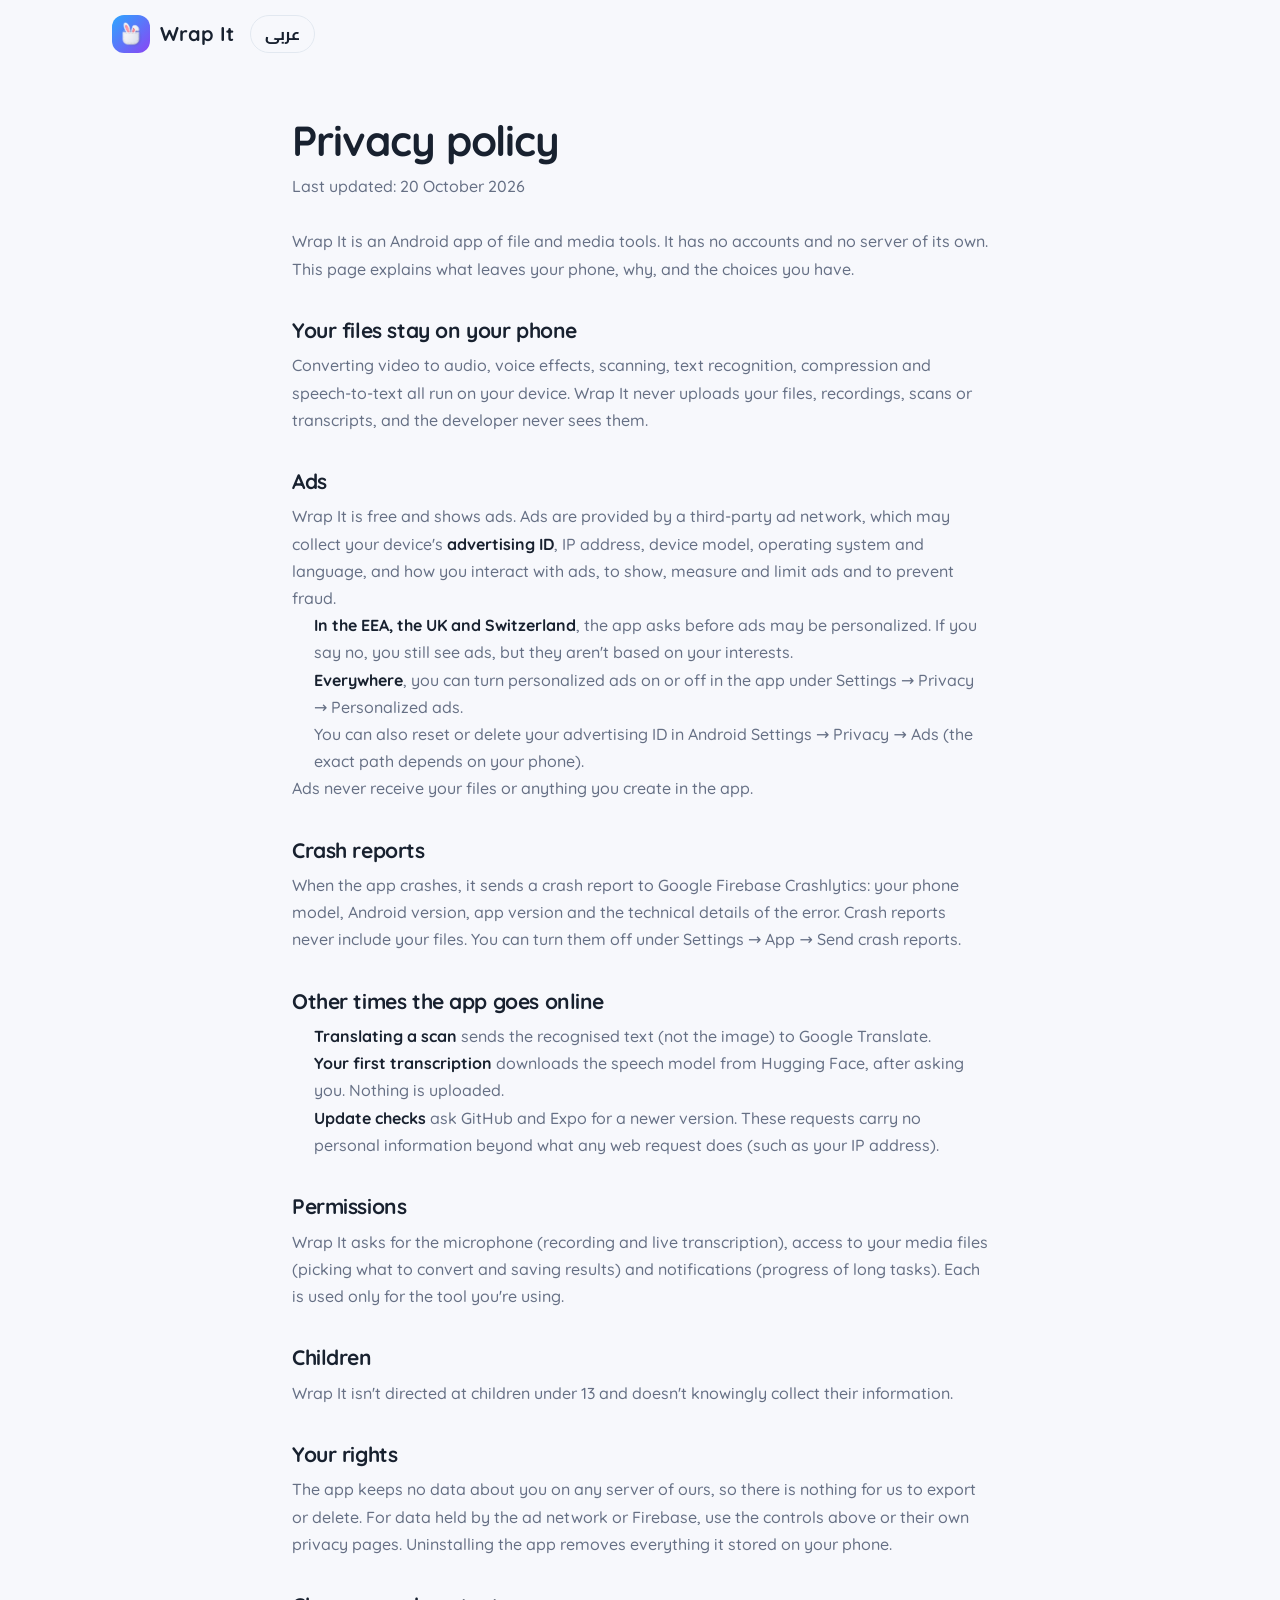
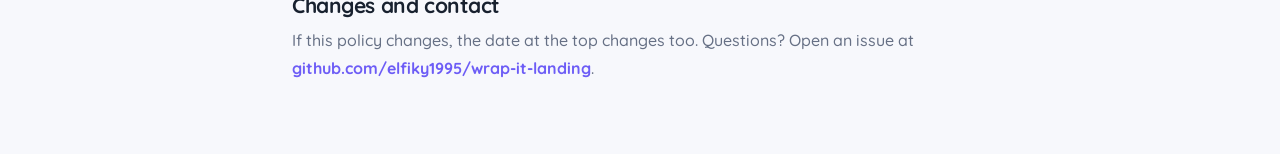
==== privacy.html @ 225be456 "add privacy screen." ====
<!doctype html>
<html lang="en" dir="ltr">
  <head>
    <meta charset="utf-8" />
    <meta name="viewport" content="width=device-width, initial-scale=1" />
    <title>Privacy policy - Wrap It</title>
    <meta
      name="description"
      content="What the Wrap It Android app collects, what stays on your phone, and the choices you have about ads and crash reports."
    />
    <meta name="theme-color" content="#F7F8FC" />
    <link rel="icon" type="image/png" href="assets/favicon.png" />

    <script>
      // Same saved theme and language as the home page, applied before first paint.
      (function () {
        var root = document.documentElement;
        var theme, lang;
        try {
          theme = localStorage.getItem("wrap-it-theme");
          lang = localStorage.getItem("wrap-it-lang");
        } catch (e) {}
        if (!theme) {
          theme = window.matchMedia("(prefers-color-scheme: dark)").matches
            ? "dark"
            : "light";
        }
        if (!lang) {
          lang =
            (navigator.language || "en").toLowerCase().indexOf("ar") === 0
              ? "ar"
              : "en";
        }
        root.dataset.theme = theme;
        root.lang = lang;
        root.dir = lang === "ar" ? "rtl" : "ltr";
      })();
    </script>

    <link rel="preconnect" href="https://fonts.googleapis.com" />
    <link rel="preconnect" href="https://fonts.gstatic.com" crossorigin />
    <link
      href="https://fonts.googleapis.com/css2?family=Cairo:wght@500;600;700;800&family=Quicksand:wght@500;600;700&display=swap"
      rel="stylesheet"
    />
    <link rel="stylesheet" href="styles.css" />
    <style>
      .policy {
        max-width: 760px;
        padding-block: 48px 72px;
      }
      .policy h1 {
        font-size: clamp(30px, 5vw, 42px);
        line-height: 1.15;
        margin: 0 0 8px;
      }
      .policy h2 {
        font-size: 21px;
        margin: 36px 0 10px;
      }
      .policy p,
      .policy li {
        color: var(--ink-muted);
        line-height: 1.7;
      }
      .policy ul {
        padding-inline-start: 22px;
      }
      .policy strong {
        color: var(--ink);
      }
      .policy a {
        color: var(--accent);
        font-weight: 700;
      }
      .policy__date {
        color: var(--ink-soft);
        margin: 0 0 28px;
      }
      .policy__lang-switch {
        background: none;
        border: 1px solid var(--border, currentColor);
        border-radius: 999px;
        color: var(--ink);
        cursor: pointer;
        font: inherit;
        font-weight: 700;
        padding: 6px 14px;
      }
      :root[lang="ar"] .policy [data-lang="en"],
      :root:not([lang="ar"]) .policy [data-lang="ar"] {
        display: none;
      }
    </style>
  </head>

  <body>
    <header class="nav">
      <div class="nav__inner container">
        <a class="brand" href="/" aria-label="Wrap It">
          <img src="assets/logo.png" alt="" width="431" height="466" />
          <span>Wrap It</span>
        </a>
        <button class="policy__lang-switch" id="lang-toggle" type="button"></button>
      </div>
    </header>

    <main class="policy container" id="main">
      <!-- English -->
      <article data-lang="en" lang="en" dir="ltr">
        <h1>Privacy policy</h1>
        <p class="policy__date">Last updated: 20 October 2026</p>

        <p>
          Wrap It is an Android app of file and media tools. It has no accounts and no server of
          its own. This page explains what leaves your phone, why, and the choices you have.
        </p>

        <h2>Your files stay on your phone</h2>
        <p>
          Converting video to audio, voice effects, scanning, text recognition, compression and
          speech-to-text all run on your device. Wrap It never uploads your files, recordings,
          scans or transcripts, and the developer never sees them.
        </p>

        <h2>Ads</h2>
        <p>
          Wrap It is free and shows ads. Ads are provided by a third-party ad network, which may
          collect your device's <strong>advertising ID</strong>, IP address, device model,
          operating system and language, and how you interact with ads, to show, measure and
          limit ads and to prevent fraud.
        </p>
        <ul>
          <li>
            <strong>In the EEA, the UK and Switzerland</strong>, the app asks before ads may be
            personalized. If you say no, you still see ads, but they aren't based on your
            interests.
          </li>
          <li>
            <strong>Everywhere</strong>, you can turn personalized ads on or off in the app under
            Settings → Privacy → Personalized ads.
          </li>
          <li>
            You can also reset or delete your advertising ID in Android Settings → Privacy → Ads
            (the exact path depends on your phone).
          </li>
        </ul>
        <p>Ads never receive your files or anything you create in the app.</p>

        <h2>Crash reports</h2>
        <p>
          When the app crashes, it sends a crash report to Google Firebase Crashlytics: your phone
          model, Android version, app version and the technical details of the error. Crash
          reports never include your files. You can turn them off under Settings → App → Send
          crash reports.
        </p>

        <h2>Other times the app goes online</h2>
        <ul>
          <li>
            <strong>Translating a scan</strong> sends the recognised text (not the image) to
            Google Translate.
          </li>
          <li>
            <strong>Your first transcription</strong> downloads the speech model from Hugging
            Face, after asking you. Nothing is uploaded.
          </li>
          <li>
            <strong>Update checks</strong> ask GitHub and Expo for a newer version. These requests
            carry no personal information beyond what any web request does (such as your IP
            address).
          </li>
        </ul>

        <h2>Permissions</h2>
        <p>
          Wrap It asks for the microphone (recording and live transcription), access to your
          media files (picking what to convert and saving results) and notifications (progress
          of long tasks). Each is used only for the tool you're using.
        </p>

        <h2>Children</h2>
        <p>
          Wrap It isn't directed at children under 13 and doesn't knowingly collect their
          information.
        </p>

        <h2>Your rights</h2>
        <p>
          The app keeps no data about you on any server of ours, so there is nothing for us to
          export or delete. For data held by the ad network or Firebase, use the controls above
          or their own privacy pages. Uninstalling the app removes everything it stored on your
          phone.
        </p>

        <h2>Changes and contact</h2>
        <p>
          If this policy changes, the date at the top changes too. Questions? Open an issue at
          <a href="https://github.com/elfiky1995/wrap-it-landing/issues"
            >github.com/elfiky1995/wrap-it-landing</a
          >.
        </p>
      </article>

      <!-- العربية -->
      <article data-lang="ar" lang="ar" dir="rtl">
        <h1>سياسة الخصوصية</h1>
        <p class="policy__date">آخر تحديث: 20 أكتوبر 2026</p>

        <p>
          Wrap It تطبيق أندرويد لأدوات الملفات والوسائط، بلا حسابات وبلا خادم خاص به. توضح هذه
          الصفحة ما الذي يخرج من هاتفك ولماذا، والخيارات المتاحة لك.
        </p>

        <h2>ملفاتك تبقى على هاتفك</h2>
        <p>
          تحويل الفيديو إلى صوت، وتغيير الصوت، والمسح الضوئي، والتعرف على النصوص، والضغط،
          وتفريغ الكلام إلى نص، كلها تتم على جهازك. لا يرفع Wrap It ملفاتك أو تسجيلاتك أو مسوحاتك
          أو نصوصك أبدًا، ولا يراها المطوّر.
        </p>

        <h2>الإعلانات</h2>
        <p>
          Wrap It مجاني ويعرض إعلانات. تقدّم الإعلانات شبكة إعلانية خارجية قد تجمع
          <strong>المعرّف الإعلاني</strong> لجهازك، وعنوان IP، وطراز الجهاز، ونظام التشغيل واللغة،
          وتفاعلك مع الإعلانات، وذلك لعرض الإعلانات وقياسها وتحديد عدد مرات ظهورها ومنع الاحتيال.
        </p>
        <ul>
          <li>
            <strong>في المنطقة الاقتصادية الأوروبية والمملكة المتحدة وسويسرا</strong> يسألك التطبيق
            قبل تخصيص الإعلانات. إن رفضت ستظهر لك الإعلانات أيضًا، لكنها لن تعتمد على اهتماماتك.
          </li>
          <li>
            <strong>في كل مكان</strong> يمكنك تشغيل الإعلانات المخصّصة أو إيقافها من التطبيق:
            الإعدادات ← الخصوصية ← الإعلانات المخصّصة.
          </li>
          <li>
            ويمكنك أيضًا إعادة ضبط المعرّف الإعلاني أو حذفه من إعدادات أندرويد ← الخصوصية ←
            الإعلانات (يختلف المسار حسب الهاتف).
          </li>
        </ul>
        <p>لا تصل الإعلانات أبدًا إلى ملفاتك أو أي شيء تنشئه في التطبيق.</p>

        <h2>تقارير الأعطال</h2>
        <p>
          عند حدوث عطل، يرسل التطبيق تقريرًا إلى Google Firebase Crashlytics يتضمن طراز هاتفك
          وإصدار أندرويد وإصدار التطبيق والتفاصيل التقنية للخطأ، ولا يتضمن ملفاتك أبدًا. يمكنك
          إيقافها من الإعدادات ← التطبيق ← إرسال تقارير الأعطال.
        </p>

        <h2>متى يتصل التطبيق بالإنترنت أيضًا</h2>
        <ul>
          <li>
            <strong>ترجمة المسح</strong> ترسل النص المستخرج (وليس الصورة) إلى ترجمة Google.
          </li>
          <li>
            <strong>أول تفريغ صوتي</strong> ينزّل نموذج الكلام من Hugging Face بعد أن يسألك، ولا
            يرفع أي شيء.
          </li>
          <li>
            <strong>البحث عن تحديثات</strong> يسأل GitHub وExpo عن إصدار أحدث، ولا يحمل أي معلومات
            شخصية غير ما يحمله أي طلب على الإنترنت (مثل عنوان IP).
          </li>
        </ul>

        <h2>الأذونات</h2>
        <p>
          يطلب Wrap It إذن الميكروفون (للتسجيل والتفريغ المباشر)، والوصول إلى ملفات الوسائط
          (لاختيار ما تريد تحويله وحفظ النتائج)، والإشعارات (لمتابعة المهام الطويلة). ويُستخدم كل
          إذن فقط للأداة التي تستعملها.
        </p>

        <h2>الأطفال</h2>
        <p>Wrap It غير موجّه للأطفال دون 13 عامًا، ولا يجمع بياناتهم عن قصد.</p>

        <h2>حقوقك</h2>
        <p>
          لا يحتفظ التطبيق بأي بيانات عنك على خادم خاص بنا، فلا يوجد ما نصدّره أو نحذفه. أما
          البيانات لدى الشبكة الإعلانية أو Firebase فاستخدم الخيارات أعلاه أو صفحات الخصوصية
          الخاصة بها. وحذف التطبيق يزيل كل ما حفظه على هاتفك.
        </p>

        <h2>التغييرات والتواصل</h2>
        <p>
          إذا تغيّرت هذه السياسة سيتغيّر التاريخ في أعلاها. لأي سؤال افتح مشكلة على
          <a href="https://github.com/elfiky1995/wrap-it-landing/issues" dir="ltr"
            >github.com/elfiky1995/wrap-it-landing</a
          >.
        </p>
      </article>
    </main>

    <script>
      (function () {
        var root = document.documentElement;
        var toggle = document.getElementById("lang-toggle");
        function apply(lang) {
          root.lang = lang;
          root.dir = lang === "ar" ? "rtl" : "ltr";
          toggle.textContent = lang === "ar" ? "English" : "عربى";
          document.title = lang === "ar" ? "سياسة الخصوصية - Wrap It" : "Privacy policy - Wrap It";
        }
        apply(root.lang === "ar" ? "ar" : "en");
        toggle.addEventListener("click", function () {
          var next = root.lang === "ar" ? "en" : "ar";
          apply(next);
          try {
            localStorage.setItem("wrap-it-lang", next);
          } catch (e) {}
        });
      })();
    </script>
  </body>
</html>
---- styles.css ----
/*
 * Wrap It landing page.
 * Tokens mirror src/theme (colors.ts, palettes.ts, radius.ts, shadows.ts) so the
 * page and the app read as one product. Change a value there → change it here.
 */

:root {
  /* colors.ts - lightColors */
  --background: #f7f8fc;
  --surface: #ffffff;
  --ink: #18212f;
  --ink-muted: #667085;
  --ink-soft: #98a2b3;
  --border: #e2e8f0;
  --accent: #6d5df6;
  --success: #16a34a;
  --success-soft: #ddf8ee;

  /* palettes.ts */
  --brand-1: #2ca7ff;
  --brand-2: #8a45f4;
  --tinted-1: #f4f1ff; /* quickActionsEmptyPalette.gradient */
  --tinted-2: #eaf3ff;
  --stitch: #dad4ff; /* quickActionsEmptyPalette.border */
  --stitch-title: #3b1ca8;
  --stitch-body: #6a63a8;

  /* radius.ts */
  --r-sm: 12px;
  --r-md: 16px;
  --r-lg: 22px;
  --r-xl: 28px;

  /* shadows.ts */
  --shadow-card: 0 12px 24px rgba(15, 23, 42, 0.08);
  --shadow-soft: 0 8px 16px rgba(15, 23, 42, 0.06);

  --nav-bg: rgba(247, 248, 252, 0.82);
  --font: "Quicksand", "Cairo", system-ui, sans-serif;
  --display-weight: 700;
  color-scheme: light;
}

:root[data-theme="dark"] {
  /* colors.ts - darkColors */
  --background: #0b1019;
  --surface: #181f2b;
  --ink: #f1f5f9;
  --ink-muted: #a0aec0;
  --ink-soft: #7c8ba0;
  --border: #334155;
  --accent: #8b7cf6;
  --success: #4ade80;
  --success-soft: #173b31;

  --tinted-1: #232045;
  --tinted-2: #1b2740;
  --stitch: #3d3a6b;
  --stitch-title: #c4b5fd;
  --stitch-body: #a9a2d4;

  --shadow-card: 0 12px 24px rgba(2, 6, 23, 0.4);
  --shadow-soft: 0 8px 16px rgba(2, 6, 23, 0.3);
  --nav-bg: rgba(11, 16, 25, 0.82);
  color-scheme: dark;
}

/* Arabic uses Cairo, slightly scaled down, as in typography.ts (ARABIC_FONT_SCALE). */
:root[lang="ar"] {
  --font: "Cairo", "Quicksand", system-ui, sans-serif;
  --display-weight: 800;
  font-size: 92%;
}

*,
*::before,
*::after {
  box-sizing: border-box;
}

html {
  scroll-behavior: smooth;
  scroll-padding-top: 88px;
  -webkit-text-size-adjust: 100%;
}

body {
  margin: 0;
  background: var(--background);
  color: var(--ink);
  font-family: var(--font);
  font-size: 1rem;
  font-weight: 500;
  line-height: 1.5;
  -webkit-font-smoothing: antialiased;
  overflow-x: hidden;
}

h1,
h2,
h3,
p,
ul,
ol {
  margin: 0;
}

ul,
ol {
  padding: 0;
  list-style: none;
}

img {
  display: block;
  max-width: 100%;
  height: auto;
}

a {
  color: inherit;
  text-decoration: none;
}

button {
  font: inherit;
  color: inherit;
}

:focus-visible {
  outline: 3px solid var(--accent);
  outline-offset: 3px;
  border-radius: 6px;
}

.container {
  width: 100%;
  max-width: 1120px;
  margin-inline: auto;
  padding-inline: 20px;
}

.skip-link {
  position: absolute;
  inset-inline-start: 16px;
  top: -64px;
  z-index: 100;
  padding: 10px 16px;
  border-radius: var(--r-sm);
  background: var(--ink);
  color: var(--background);
  font-weight: 700;
}

.skip-link:focus {
  top: 12px;
}

.grad {
  background: linear-gradient(100deg, var(--brand-1), var(--brand-2));
  -webkit-background-clip: text;
  background-clip: text;
  color: transparent;
}

/* ───────── Nav ───────── */

.nav {
  position: sticky;
  top: 0;
  z-index: 50;
  background: var(--nav-bg);
  -webkit-backdrop-filter: blur(14px);
  backdrop-filter: blur(14px);
  border-bottom: 1px solid transparent;
  transition: border-color 0.2s;
}

.nav.is-stuck {
  border-bottom-color: var(--border);
}

.nav__inner {
  display: flex;
  align-items: center;
  gap: 16px;
  min-height: 68px;
}

.brand {
  display: inline-flex;
  align-items: center;
  gap: 10px;
  font-size: 1.25rem;
  font-weight: 700;
  white-space: nowrap;
}

/* Phones keep the sticky Download button; the wordmark gives way to make room. */
@media (max-width: 419px) {
  .nav .brand span,
  .nav .btn__icon {
    display: none;
  }
}

/* The mark is white, so it sits on a brand-gradient tile to stay visible in light mode. */
.brand img {
  width: 38px;
  height: 38px;
  padding: 6px;
  border-radius: var(--r-sm);
  background: linear-gradient(135deg, var(--brand-1), var(--brand-2));
  object-fit: contain;
}

.nav__links {
  display: none;
  gap: 28px;
  margin-inline: auto;
  color: var(--ink-muted);
  font-weight: 600;
}

.nav__links a {
  position: relative;
  padding-block: 6px;
  transition: color 0.2s;
}

.nav__links a:hover,
.nav__links a.is-active {
  color: var(--ink);
}

/* The section you are reading gets the brand gradient as an underline. */
.nav__links a::after {
  content: "";
  position: absolute;
  inset-inline: 0;
  bottom: 0;
  height: 3px;
  border-radius: 999px;
  background: linear-gradient(90deg, var(--brand-1), var(--brand-2));
  transform: scaleX(0);
  transition: transform 0.25s ease;
}

.nav__links a.is-active::after {
  transform: scaleX(1);
}

.nav__actions {
  display: flex;
  align-items: center;
  gap: 8px;
  margin-inline-start: auto;
}

/*
 * Language and theme switches — ports of the app's SwitchLang / SwitchTheme
 * (src/components/ui): a 70×38 pill with a 28px knob that slides 32px, while the
 * inactive glyph slides the other way. Sizes are in px so the Arabic root scale
 * doesn't shrink them, and the track stays left-to-right like the app's.
 */
.switch {
  position: relative;
  flex: none;
  width: 70px;
  height: 38px;
  padding: 0;
  border: 1px solid var(--border);
  border-radius: 999px;
  background: var(--surface);
  box-shadow: var(--shadow-card);
  overflow: hidden;
  cursor: pointer;
  direction: ltr;
  transition:
    transform 0.12s,
    background-color 0.3s;
}

.switch:active {
  transform: scale(0.95);
}

.switch__knob,
.switch__rest {
  position: absolute;
  top: 4px;
  left: 5px;
  display: grid;
  place-items: center;
  width: 28px;
  height: 28px;
  transition: transform 0.45s cubic-bezier(0.34, 1.4, 0.64, 1);
}

.switch__knob {
  z-index: 2;
  border-radius: 50%;
}

.switch__rest {
  transform: translateX(32px);
}

.switch--lang .switch__rest {
  color: var(--ink-muted);
  font-size: 12px;
  font-weight: 700;
  line-height: 16px;
  white-space: nowrap;
}

.switch img {
  width: 28px;
  height: 28px;
}

.code-ar {
  font-family: "Cairo", sans-serif;
}

.code-en {
  font-family: "Quicksand", sans-serif;
  letter-spacing: 0.8px;
}

/* The switch shows the language you would switch to, as in the app. */
.flag-uk,
.code-en,
:root[lang="ar"] .flag-eg,
:root[lang="ar"] .code-ar {
  display: none;
}

:root[lang="ar"] .flag-uk,
:root[lang="ar"] .code-en {
  display: block;
}

:root[lang="ar"] .switch--lang .switch__knob {
  transform: translateX(32px);
}

:root[lang="ar"] .switch--lang .switch__rest {
  transform: none;
}

.glyph {
  width: 22px;
  height: 22px;
  background: var(--ink-muted);
  -webkit-mask: var(--glyph) center / contain no-repeat;
  mask: var(--glyph) center / contain no-repeat;
}

.glyph--sun-on {
  --glyph: url(assets/icons/sun-highlighted.svg);
  background: #f59e0b; /* lightColors.warning */
}

.glyph--moon-on {
  --glyph: url(assets/icons/moon-highlighted.svg);
  background: #f1f5f9; /* darkColors.ink */
}

.glyph--moon-off {
  --glyph: url(assets/icons/moon.svg);
}

.glyph--sun-off {
  --glyph: url(assets/icons/sun.svg);
}

.glyph--moon-on,
.glyph--sun-off,
[data-theme="dark"] .glyph--sun-on,
[data-theme="dark"] .glyph--moon-off {
  display: none;
}

[data-theme="dark"] .glyph--moon-on,
[data-theme="dark"] .glyph--sun-off {
  display: block;
}

[data-theme="dark"] .switch--theme {
  background: #232c3b; /* darkColors.surfaceMuted */
}

[data-theme="dark"] .switch--theme .switch__knob {
  transform: translateX(32px) rotate(18deg);
}

[data-theme="dark"] .switch--theme .switch__rest {
  transform: rotate(-18deg);
}

/* ───────── Buttons ───────── */

.btn {
  display: inline-flex;
  align-items: center;
  justify-content: center;
  gap: 10px;
  min-height: 56px;
  padding: 0 26px;
  border-radius: var(--r-md);
  font-size: 1.0625rem;
  font-weight: 700;
  white-space: nowrap;
  transition:
    transform 0.15s,
    box-shadow 0.15s;
}

.btn:active {
  transform: scale(0.98);
}

.btn--sm {
  gap: 7px;
  min-height: 40px;
  padding: 0 14px;
  border-radius: var(--r-sm);
  font-size: 0.9375rem;
}

.btn--sm .btn__icon {
  width: 18px;
  height: 18px;
}

.btn--primary {
  background: linear-gradient(100deg, var(--brand-1), var(--brand-2));
  color: #fff;
  box-shadow: 0 10px 24px rgba(109, 93, 246, 0.32);
}

.btn--primary:hover {
  transform: translateY(-2px);
  box-shadow: 0 14px 30px rgba(109, 93, 246, 0.4);
}

.btn--ghost {
  border: 1px solid var(--border);
  background: var(--surface);
}

.btn--ghost:hover {
  border-color: var(--ink-soft);
}

.btn--light {
  background: #fff;
  color: #18212f;
  box-shadow: 0 10px 24px rgba(24, 33, 47, 0.2);
}

.btn--light:hover {
  transform: translateY(-2px);
}

.btn__icon {
  width: 22px;
  height: 22px;
  background: currentColor;
  -webkit-mask: url(assets/icons/android.svg) center / contain no-repeat;
  mask: url(assets/icons/android.svg) center / contain no-repeat;
}

/* ───────── Hero ───────── */

.hero {
  padding-block: 28px 56px;
}

.hero__inner {
  display: grid;
  gap: 8px;
  align-items: center;
}

.hero__art {
  position: relative;
  order: -1;
  width: min(68vw, 300px);
  margin-inline: auto;
}

.hero__art img {
  position: relative;
  animation: bob 6s ease-in-out infinite;
}

.hero__glow {
  position: absolute;
  inset: 8% -18% 0;
  border-radius: 50%;
  background: radial-gradient(
    closest-side,
    rgba(138, 69, 244, 0.26),
    rgba(44, 167, 255, 0.12) 60%,
    transparent
  );
  filter: blur(6px);
}

@keyframes bob {
  50% {
    transform: translateY(-10px);
  }
}

.pill {
  display: inline-flex;
  align-items: center;
  gap: 8px;
  padding: 6px 14px;
  border-radius: 999px;
  background: var(--success-soft);
  color: var(--success);
  font-size: 0.8125rem;
  font-weight: 700;
}

.pill__dot {
  width: 8px;
  height: 8px;
  border-radius: 50%;
  background: currentColor;
}

h1 {
  margin-top: 18px;
  font-size: clamp(2.75rem, 9.5vw, 4.75rem);
  font-weight: var(--display-weight);
  line-height: 1.04;
  letter-spacing: -0.025em;
}

h1 .grad {
  display: block;
  padding-bottom: 0.12em; /* keeps descenders inside the clipped gradient */
}

:root[lang="ar"] h1 {
  line-height: 1.3;
  letter-spacing: 0;
}

.lead {
  max-width: 34rem;
  margin-top: 16px;
  color: var(--ink-muted);
  font-size: 1.125rem;
  line-height: 1.6;
}

.hero__cta {
  display: flex;
  flex-wrap: wrap;
  gap: 12px;
  margin-top: 28px;
}

.hero__cta .btn {
  flex: 1 1 auto;
}

.meta {
  margin-top: 16px;
  color: var(--ink-soft);
  font-size: 0.875rem;
  font-weight: 600;
}

/* ───────── Sections ───────── */

.section {
  padding-block: 56px;
}

.section--tinted {
  background: linear-gradient(135deg, var(--tinted-1), var(--tinted-2));
}

.section__head {
  max-width: 40rem;
  margin-bottom: 32px;
}

h2 {
  font-size: clamp(1.875rem, 5vw, 2.75rem);
  font-weight: var(--display-weight);
  line-height: 1.12;
  letter-spacing: -0.02em;
}

:root[lang="ar"] h2 {
  line-height: 1.35;
  letter-spacing: 0;
}

.section__head p {
  margin-top: 12px;
  color: var(--ink-muted);
  font-size: 1.0625rem;
}

h3 {
  font-size: 1.1875rem;
  font-weight: 700;
  line-height: 1.3;
}

/* ───────── Tools ───────── */

.tools {
  display: grid;
  gap: 16px;
}

.tool {
  display: flex;
  flex-direction: column;
  padding: 22px;
  border: 1px solid var(--border);
  border-radius: var(--r-lg);
  background: var(--surface);
  box-shadow: var(--shadow-soft);
  transition:
    transform 0.2s,
    box-shadow 0.2s;
}

.tool:hover {
  transform: translateY(-4px);
  box-shadow: var(--shadow-card);
}

/* The home screen's Quick Action tile: tool gradient with a white glyph. */
.tool__tile {
  position: relative;
  flex: none;
  display: block;
  width: 56px;
  height: 56px;
  border-radius: var(--r-md);
  background: linear-gradient(135deg, var(--g1), var(--g2));
  box-shadow: 0 8px 16px color-mix(in srgb, var(--g2) 32%, transparent);
}

.tool__tile::after {
  content: "";
  position: absolute;
  inset: 15px;
  background: #fff;
  -webkit-mask: var(--icon) center / contain no-repeat;
  mask: var(--icon) center / contain no-repeat;
}

.tool h3 {
  margin-top: 18px;
}

.tool > p {
  margin-top: 6px;
  color: var(--ink-muted);
}

.tags {
  display: flex;
  flex-wrap: wrap;
  gap: 8px;
  margin-top: auto;
  padding-top: 18px;
}

.tags li {
  padding: 5px 11px;
  border-radius: 999px;
  background: var(--tint);
  font-size: 0.8125rem;
  font-weight: 700;
}

[data-theme="dark"] .tags li {
  background: var(--tint-d);
}

.soon {
  display: grid;
  gap: 12px;
  margin-top: 16px;
}

.soon li {
  display: flex;
  align-items: center;
  gap: 14px;
  padding: 14px 16px;
  border: 2px dashed var(--border);
  border-radius: var(--r-lg);
}

.soon .tool__tile {
  width: 44px;
  height: 44px;
  border-radius: var(--r-sm);
  box-shadow: none;
}

.soon .tool__tile::after {
  inset: 11px;
}

.soon h3 {
  font-size: 1.0625rem;
}

.soon p {
  color: var(--ink-muted);
  font-size: 0.9375rem;
}

.badge {
  flex: none;
  margin-inline-start: auto;
  padding: 5px 11px;
  border-radius: 999px;
  background: var(--border);
  color: var(--ink-muted);
  font-size: 0.75rem;
  font-weight: 700;
}

/* ───────── Privacy ───────── */

.privacy {
  display: grid;
  gap: 32px;
  align-items: center;
}

.checks {
  display: grid;
  gap: 12px;
  margin-top: 24px;
  font-weight: 600;
}

.checks li {
  position: relative;
  padding-inline-start: 34px;
}

.checks li::before {
  content: "";
  position: absolute;
  inset-inline-start: 0;
  top: 1px;
  width: 22px;
  height: 22px;
  border-radius: 50%;
  background:
    url("data:image/svg+xml,%3Csvg xmlns='http://www.w3.org/2000/svg' viewBox='0 0 22 22'%3E%3Cpath d='M6.5 11.4l3 3 6-6.4' fill='none' stroke='%23fff' stroke-width='2.2' stroke-linecap='round' stroke-linejoin='round'/%3E%3C/svg%3E")
      center / contain no-repeat,
    linear-gradient(135deg, var(--brand-1), var(--brand-2));
}

/* The pocket's stitching, borrowed from the logo. */
.stitched {
  position: relative;
  padding: 30px 28px 34px;
  border-radius: var(--r-lg) var(--r-lg) 56px 56px;
  background: var(--surface);
  box-shadow: var(--shadow-card);
}

.stitched::before {
  content: "";
  position: absolute;
  inset: 10px;
  border: 2px dashed var(--stitch);
  border-radius: 14px 14px 46px 46px;
  pointer-events: none;
}

.online__head {
  display: flex;
  align-items: center;
  gap: 12px;
}

.stitched h3 {
  color: var(--stitch-title);
}

/* A signal that keeps reaching out: the arcs light up from the dot outwards. */
.online__signal {
  flex: none;
  display: grid;
  place-items: center;
  width: 40px;
  height: 40px;
  border-radius: var(--r-sm);
  background: linear-gradient(135deg, var(--tinted-1), var(--tinted-2));
  color: var(--accent);
}

.online__signal svg {
  width: 22px;
  height: 22px;
  fill: none;
  stroke: currentColor;
  stroke-width: 2;
  stroke-linecap: round;
}

.online__signal circle {
  fill: currentColor;
  stroke: none;
}

.online__signal path {
  animation: signal-arc 2.4s ease-in-out infinite;
}

.online__signal path:nth-child(2) {
  animation-delay: -0.3s;
}

.online__signal path:nth-child(3) {
  animation-delay: -0.6s;
}

@keyframes signal-arc {
  0%,
  100% {
    opacity: 0.25;
  }
  50% {
    opacity: 1;
  }
}

.online {
  display: grid;
  margin-top: 8px;
}

.online li {
  display: flex;
  align-items: flex-start;
  gap: 14px;
  padding-block: 16px;
}

.online li + li {
  border-top: 1px solid var(--border);
}

.online li:last-child {
  padding-bottom: 0;
}

.stitched .online__tile {
  width: 44px;
  height: 44px;
  border-radius: var(--r-sm);
  transition: transform 0.25s cubic-bezier(0.34, 1.4, 0.64, 1);
}

.stitched .online__tile::after {
  inset: 12px;
}

.online li:hover .online__tile {
  transform: scale(1.08) rotate(-4deg);
}

.online__text strong {
  display: block;
  font-weight: 700;
}

.online__text span {
  color: var(--ink-muted);
  font-size: 0.9375rem;
}

/* ───────── Set it up your way ───────── */

.trio {
  display: grid;
  gap: 16px;
}

.trio li {
  padding: 12px 12px 24px;
  border: 1px solid var(--border);
  border-radius: var(--r-lg);
  background: var(--surface);
  box-shadow: var(--shadow-soft);
}

.trio h3,
.trio p {
  padding-inline: 12px;
}

.trio h3 {
  margin-top: 20px;
}

.trio p {
  margin-top: 6px;
  color: var(--ink-muted);
}

/* Home grid: two tiles trade places, and an unpinned one leaves its slot. */
.mock--grid {
  display: grid;
  grid-template-columns: repeat(3, 44px);
  gap: 10px;
  width: auto;
  direction: ltr;
}

.mock .grid__tile {
  width: 44px;
  height: 44px;
  border-radius: var(--r-sm);
  box-shadow: none;
}

.mock .grid__tile::after {
  inset: 12px;
}

.grid__tile--a {
  z-index: 1;
  animation: grid-swap-a 5s ease-in-out infinite;
}

.grid__tile--b {
  animation: grid-swap-b 5s ease-in-out infinite;
}

.grid__tile--out {
  animation: grid-out 5s ease-in-out infinite;
}

.grid__slot {
  border: 2px dashed var(--border);
  border-radius: var(--r-sm);
}

@keyframes grid-swap-a {
  0%,
  12%,
  88%,
  100% {
    transform: none;
    box-shadow: none;
  }
  22% {
    transform: scale(1.14);
    box-shadow: 0 10px 18px rgba(15, 23, 42, 0.22);
  }
  42% {
    transform: translateX(54px) scale(1.14);
    box-shadow: 0 10px 18px rgba(15, 23, 42, 0.22);
  }
  52%,
  78% {
    transform: translateX(54px);
    box-shadow: none;
  }
}

@keyframes grid-swap-b {
  0%,
  26%,
  88%,
  100% {
    transform: none;
  }
  44%,
  78% {
    transform: translateX(-54px);
  }
}

@keyframes grid-out {
  0%,
  50%,
  94%,
  100% {
    transform: none;
    opacity: 1;
  }
  62%,
  84% {
    transform: scale(0.4);
    opacity: 0;
  }
}

/* Language: the same card, read left-to-right and then right-to-left. */
.mock--lang {
  display: grid;
}

.lang-face {
  display: grid;
  gap: 14px;
  grid-area: 1 / 1;
  animation: lang-face 6s ease-in-out infinite;
}

.lang-face--ar {
  animation-delay: -3s;
}

.lang-face img {
  width: 32px;
  height: 32px;
}

.lang-face b {
  font-size: 1.0625rem;
  font-weight: 700;
}

.lang-face--en b {
  font-family: "Quicksand", sans-serif;
}

.lang-face--ar b {
  font-family: "Cairo", sans-serif;
}

@keyframes lang-face {
  0%,
  40% {
    opacity: 1;
    transform: none;
  }
  50%,
  90% {
    opacity: 0;
    transform: translateY(6px);
  }
  100% {
    opacity: 1;
    transform: none;
  }
}

/*
 * Theme: a mini screen that fades between the app's light and dark surfaces.
 * Colours are fixed (colors.ts light → dark) so it shows both whatever the page theme is.
 */
.mock--theme {
  animation: theme-surface 6s ease-in-out infinite;
}

.mock--theme .mock__lines i {
  animation: theme-line 6s ease-in-out infinite;
}

.theme-orb {
  position: relative;
  flex: none;
  display: grid;
  place-items: center;
  width: 40px;
  height: 40px;
  border-radius: 50%;
  animation: theme-orb 6s ease-in-out infinite;
}

.theme-orb .glyph {
  display: block;
  grid-area: 1 / 1;
  animation: theme-sun 6s ease-in-out infinite;
}

.theme-orb .glyph--moon-on {
  animation-name: theme-moon;
}

.theme-tiles {
  display: grid;
  grid-template-columns: repeat(4, 1fr);
  gap: 8px;
  margin-top: 14px;
}

.theme-tiles span {
  aspect-ratio: 1;
  border-radius: 10px;
  background: linear-gradient(135deg, var(--g1), var(--g2));
}

@keyframes theme-surface {
  0%,
  38%,
  100% {
    background-color: #ffffff;
  }
  50%,
  88% {
    background-color: #181f2b;
  }
}

@keyframes theme-line {
  0%,
  38%,
  100% {
    background-color: #e2e8f0;
  }
  50%,
  88% {
    background-color: #334155;
  }
}

@keyframes theme-orb {
  0%,
  38%,
  100% {
    background-color: #fff3dd;
  }
  50%,
  88% {
    background-color: #232c3b;
  }
}

@keyframes theme-sun {
  0%,
  38%,
  100% {
    opacity: 1;
    transform: none;
  }
  50%,
  88% {
    opacity: 0;
    transform: rotate(60deg) scale(0.6);
  }
}

@keyframes theme-moon {
  0%,
  38%,
  100% {
    opacity: 0;
    transform: rotate(-60deg) scale(0.6);
  }
  50%,
  88% {
    opacity: 1;
    transform: none;
  }
}

/* ───────── Install ───────── */

.steps {
  display: grid;
  gap: 16px;
  counter-reset: step;
}

.steps li {
  position: relative;
  padding: 12px 12px 24px;
  border: 1px solid var(--border);
  border-radius: var(--r-lg);
  background: var(--surface);
  box-shadow: var(--shadow-soft);
  counter-increment: step;
}

/* Step number, pinned to the corner of the illustration. */
.steps li::before {
  content: counter(step);
  position: absolute;
  z-index: 2;
  inset-inline-start: 24px;
  top: 24px;
  display: grid;
  place-items: center;
  width: 36px;
  height: 36px;
  border-radius: var(--r-sm);
  background: var(--surface);
  box-shadow: var(--shadow-soft);
  color: var(--stitch-title);
  font-family: "Quicksand", sans-serif;
  font-size: 1.125rem;
  font-weight: 700;
}

.steps h3,
.steps p {
  padding-inline: 12px;
}

.steps h3 {
  margin-top: 20px;
}

.steps p {
  margin-top: 6px;
  color: var(--ink-muted);
}

.steps p a {
  color: var(--accent);
  font-weight: 700;
  text-decoration: underline;
  text-underline-offset: 2px;
}

/* Each step's stage: the tinted wash plus the confetti dots from the hero art. */
.step__art {
  position: relative;
  display: grid;
  place-items: center;
  height: 176px;
  border-radius: var(--r-md);
  background:
    radial-gradient(circle at 14% 78%, #f6c177 0 3px, transparent 4px),
    radial-gradient(circle at 88% 20%, #c4b5fd 0 4px, transparent 5px),
    radial-gradient(circle at 80% 84%, #f9a8d4 0 3px, transparent 4px),
    radial-gradient(circle at 52% 10%, #7dd3fc 0 2.5px, transparent 3.5px),
    linear-gradient(135deg, var(--tinted-1), var(--tinted-2));
  overflow: hidden;
}

/* Steps 1 and 2: a small card lifted from the phone's own UI. */
.mock {
  width: min(82%, 236px);
  padding: 14px;
  border-radius: var(--r-md);
  background: var(--surface);
  box-shadow: var(--shadow-card);
}

.mock__row {
  display: flex;
  align-items: center;
  gap: 12px;
}

.mock__tile {
  flex: none;
  display: grid;
  place-items: center;
  width: 40px;
  height: 40px;
  border-radius: var(--r-sm);
}

.mock__tile--brand {
  background: linear-gradient(135deg, var(--brand-1), var(--brand-2));
}

.mock__tile--brand::after {
  content: "";
  width: 22px;
  height: 22px;
  background: #fff;
  -webkit-mask: url(assets/icons/android.svg) center / contain no-repeat;
  mask: url(assets/icons/android.svg) center / contain no-repeat;
}

.mock__tile--shield {
  background: var(--success-soft);
  color: var(--success);
}

.mock__tile--shield svg {
  width: 22px;
  height: 22px;
  fill: none;
  stroke: currentColor;
  stroke-width: 1.8;
  stroke-linecap: round;
  stroke-linejoin: round;
}

.mock__text {
  display: grid;
  flex: 1;
  min-width: 0;
  font-family: "Quicksand", sans-serif;
  line-height: 1.3;
  text-align: left;
}

.mock__text b {
  font-size: 0.9375rem;
  font-weight: 700;
}

.mock__text small {
  color: var(--ink-soft);
  font-size: 0.75rem;
  font-weight: 600;
}

.mock__check {
  flex: none;
  width: 22px;
  height: 22px;
  border-radius: 50%;
  background:
    url("data:image/svg+xml,%3Csvg xmlns='http://www.w3.org/2000/svg' viewBox='0 0 22 22'%3E%3Cpath d='M6.5 11.4l3 3 6-6.4' fill='none' stroke='%23fff' stroke-width='2.2' stroke-linecap='round' stroke-linejoin='round'/%3E%3C/svg%3E")
      center / contain no-repeat,
    var(--success);
  animation: mock-check 4.5s ease-in-out infinite;
}

.mock__bar {
  height: 6px;
  margin-top: 14px;
  border-radius: 999px;
  background: var(--border);
  overflow: hidden;
  direction: ltr;
}

.mock__bar span {
  display: block;
  height: 100%;
  border-radius: inherit;
  background: linear-gradient(90deg, var(--brand-1), var(--brand-2));
  transform-origin: left;
  animation: mock-fill 4.5s ease-in-out infinite;
}

@keyframes mock-fill {
  0%,
  8% {
    transform: scaleX(0);
  }
  62%,
  100% {
    transform: scaleX(1);
  }
}

@keyframes mock-check {
  0%,
  62% {
    transform: scale(0);
  }
  72% {
    transform: scale(1.15);
  }
  78%,
  100% {
    transform: scale(1);
  }
}

.mock__lines {
  display: grid;
  flex: 1;
  gap: 7px;
}

.mock__lines i {
  height: 8px;
  border-radius: 999px;
  background: var(--border);
}

.mock__lines i:last-child {
  width: 62%;
  opacity: 0.6;
}

.mock__toggle {
  position: relative;
  flex: none;
  width: 44px;
  height: 26px;
  border-radius: 999px;
  background: var(--border);
  direction: ltr;
  animation: toggle-track 4.5s ease-in-out infinite;
}

.mock__toggle::before {
  content: "";
  position: absolute;
  inset: 0;
  border-radius: inherit;
  background: linear-gradient(90deg, var(--brand-1), var(--brand-2));
  animation: toggle-on 4.5s ease-in-out infinite;
}

.mock__toggle span {
  position: absolute;
  top: 3px;
  left: 3px;
  width: 20px;
  height: 20px;
  border-radius: 50%;
  background: #fff;
  box-shadow: 0 2px 4px rgba(15, 23, 42, 0.2);
  animation: toggle-knob 4.5s cubic-bezier(0.34, 1.4, 0.64, 1) infinite;
}

@keyframes toggle-on {
  0%,
  30% {
    opacity: 0;
  }
  42%,
  100% {
    opacity: 1;
  }
}

@keyframes toggle-knob {
  0%,
  30% {
    transform: none;
  }
  44%,
  100% {
    transform: translateX(18px);
  }
}

@keyframes toggle-track {
  30% {
    transform: scale(1);
  }
  34% {
    transform: scale(0.92);
  }
  42% {
    transform: scale(1);
  }
}

/* Step 3: the app icon with its tools gathered around it. */
.launch {
  position: relative;
  display: grid;
  place-items: center;
  width: 220px;
  height: 150px;
}

.launch__icon {
  position: relative;
  width: 72px;
  height: 72px;
  padding: 11px;
  border-radius: var(--r-lg);
  background: linear-gradient(135deg, var(--brand-1), var(--brand-2));
  box-shadow: 0 12px 24px rgba(109, 93, 246, 0.36);
  object-fit: contain;
}

.launch__ring {
  position: absolute;
  width: 72px;
  height: 72px;
  border: 2px solid var(--brand-2);
  border-radius: var(--r-lg);
  opacity: 0;
  animation: launch-ring 3s ease-out infinite;
}

.launch__ring + .launch__ring {
  animation-delay: 1.5s;
}

@keyframes launch-ring {
  0% {
    transform: scale(1);
    opacity: 0.5;
  }
  100% {
    transform: scale(1.9);
    opacity: 0;
  }
}

.launch .launch__tile {
  position: absolute;
  width: 38px;
  height: 38px;
  border-radius: var(--r-sm);
  animation: launch-float 5s ease-in-out infinite;
}

.launch .launch__tile::after {
  inset: 10px;
}

.launch__tile:nth-of-type(3) {
  top: 6px;
  left: 14px;
  rotate: -10deg;
}

.launch__tile:nth-of-type(4) {
  top: 0;
  right: 18px;
  rotate: 9deg;
  animation-delay: -1.2s;
}

.launch__tile:nth-of-type(5) {
  bottom: 4px;
  left: 26px;
  rotate: 7deg;
  animation-delay: -2.4s;
}

.launch__tile:nth-of-type(6) {
  bottom: 10px;
  right: 10px;
  rotate: -8deg;
  animation-delay: -3.6s;
}

@keyframes launch-float {
  50% {
    transform: translateY(-7px);
  }
}

/* ───────── Pocket CTA ───────── */

.section--pocket {
  padding-top: 96px;
}

.pocket {
  position: relative;
  display: flex;
  flex-direction: column;
  align-items: center;
  padding: 84px 24px 60px;
  border-radius: var(--r-xl) var(--r-xl) 96px 96px;
  background: linear-gradient(135deg, var(--brand-1), var(--brand-2));
  color: #fff;
  text-align: center;
  box-shadow: 0 24px 48px rgba(109, 93, 246, 0.3);
}

.pocket::before {
  content: "";
  position: absolute;
  inset: 12px;
  border: 2px dashed rgba(255, 255, 255, 0.55);
  border-radius: 18px 18px 84px 84px;
  pointer-events: none;
}

.pocket__logo {
  position: absolute;
  top: -66px;
  width: 124px;
  filter: drop-shadow(0 12px 18px rgba(24, 33, 47, 0.24));
}

.pocket p {
  margin-top: 10px;
  font-size: 1.0625rem;
  opacity: 0.92;
}

.pocket .btn {
  margin-top: 26px;
}

.pocket .meta {
  margin-top: 18px;
  color: #fff;
  font-size: 0.875rem;
  opacity: 0.8;
}

/* ───────── Footer ───────── */

.footer {
  margin-top: 24px;
  border-top: 1px solid var(--border);
  background: var(--surface);
  color: var(--ink-muted);
  font-size: 0.9375rem;
}

.footer__top {
  display: grid;
  grid-template-columns: 1fr 1fr;
  gap: 36px 24px;
  padding-block: 48px 36px;
}

.footer__brand {
  display: flex;
  flex-direction: column;
  align-items: flex-start;
  gap: 14px;
  grid-column: 1 / -1;
}

.footer .brand {
  color: var(--ink);
}

.footer__brand p {
  max-width: 22rem;
}

.footer__brand .btn {
  margin-top: 6px;
}

/* Column headings are small labels, not page headings. */
.footer__col h2 {
  color: var(--ink);
  font-size: 0.875rem;
  font-weight: 700;
  line-height: 1.4;
  letter-spacing: 0;
}

.footer__col ul {
  display: grid;
  gap: 10px;
  margin-top: 14px;
}

.footer__col a {
  transition: color 0.2s;
}

.footer__col a:hover {
  color: var(--ink);
}

/* The pocket's stitch closes the page. */
.footer__bottom {
  display: flex;
  flex-direction: column;
  gap: 6px;
  padding-block: 22px 32px;
  border-top: 2px dashed var(--border);
  color: var(--ink-soft);
  font-size: 0.8125rem;
}

/* ───────── Scroll reveal (only when JS is running) ───────── */

.js .reveal {
  opacity: 0;
  transform: translateY(18px);
  transition:
    opacity 0.5s ease,
    transform 0.5s ease;
}

.js .reveal.is-in {
  opacity: 1;
  transform: none;
}

/* ───────── Wider screens ───────── */

@media (min-width: 480px) {
  .hero__cta .btn {
    flex: 0 0 auto;
  }
}

@media (min-width: 640px) {
  .tools,
  .soon {
    grid-template-columns: repeat(2, 1fr);
  }
}

@media (min-width: 900px) {
  .container {
    padding-inline: 32px;
  }

  .nav__links {
    display: flex;
  }

  /* The links' auto margins now centre them between the brand and the switches. */
  .nav__actions {
    margin-inline-start: 0;
  }

  .hero {
    padding-block: 48px 88px;
  }

  .hero__inner {
    grid-template-columns: 1.1fr 0.9fr;
    gap: 32px;
  }

  .hero__art {
    order: 0;
    width: min(100%, 440px);
  }

  .lead {
    font-size: 1.25rem;
  }

  .section {
    padding-block: 88px;
  }

  .section__head {
    margin-bottom: 44px;
  }

  .tools {
    grid-template-columns: repeat(3, 1fr);
    gap: 20px;
  }

  .tool {
    padding: 26px;
  }

  .privacy {
    grid-template-columns: 1.15fr 0.85fr;
    gap: 64px;
  }

  .trio,
  .steps {
    grid-template-columns: repeat(3, 1fr);
  }


  .section--pocket {
    padding-top: 120px;
  }

  .pocket {
    padding: 104px 48px 76px;
    border-radius: var(--r-xl) var(--r-xl) 140px 140px;
  }

  .pocket::before {
    inset: 16px;
    border-radius: 16px 16px 126px 126px;
  }

  .pocket__logo {
    top: -82px;
    width: 156px;
  }

  .footer__top {
    grid-template-columns: 1.6fr 1fr 1fr;
    gap: 48px;
    padding-block: 64px 48px;
  }

  .footer__brand {
    grid-column: auto;
  }

  .footer__bottom {
    flex-direction: row;
    justify-content: space-between;
  }
}

@media (prefers-reduced-motion: reduce) {
  html {
    scroll-behavior: auto;
  }

  .hero__art img {
    animation: none;
  }

  .js .reveal {
    opacity: 1;
    transform: none;
    transition: none;
  }

  .btn,
  .tool,
  .switch,
  .switch__knob,
  .switch__rest,
  .nav__links a::after {
    transition: none;
  }

  /* Illustrations settle on their finished state: downloaded, allowed, open. */
  .mock__bar span,
  .mock__check,
  .mock__toggle,
  .mock__toggle::before,
  .launch__ring,
  .launch__tile,
  .online__signal path,
  .grid__tile,
  .lang-face--en,
  .mock--theme,
  .mock--theme .mock__lines i,
  .theme-orb,
  .theme-orb .glyph {
    animation: none;
  }

  .lang-face--ar,
  .theme-orb .glyph--moon-on {
    display: none;
  }

  .theme-orb {
    background: #fff3dd;
  }

  .mock--theme {
    background: #ffffff;
  }

  .mock--theme .mock__lines i {
    background: #e2e8f0;
  }

  .mock__toggle span {
    animation: none;
    transform: translateX(18px);
  }
}
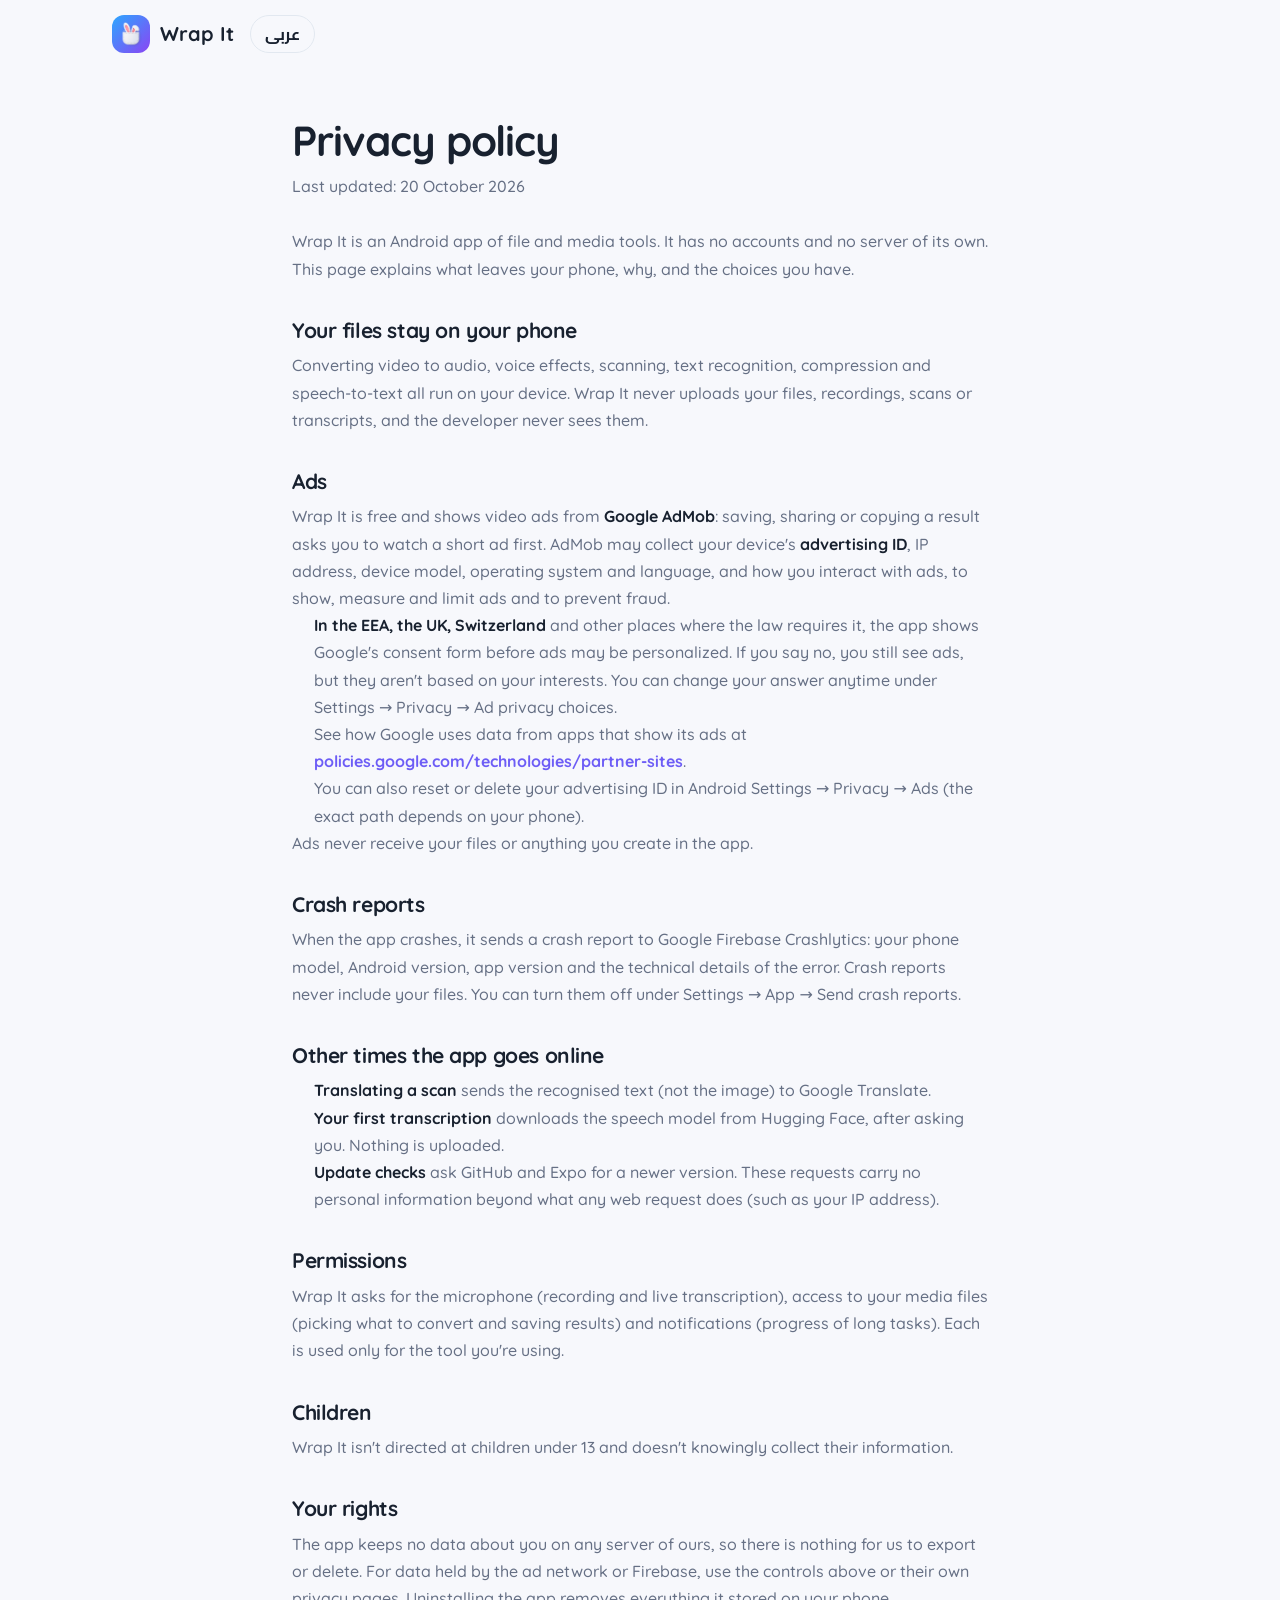
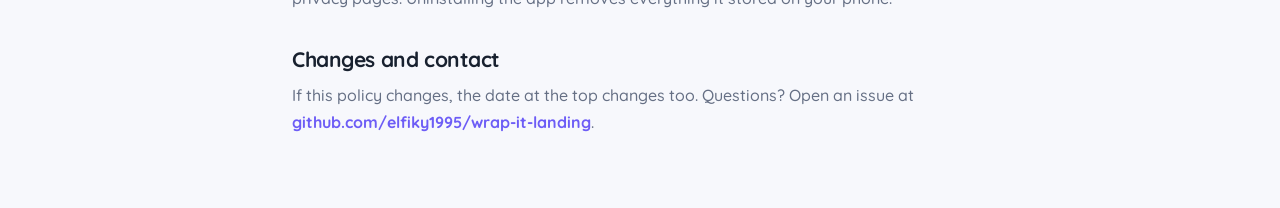
==== commit e4a126b6: "Add app-ads.txt and describe AdMob rewarded ads in the privacy policy" ====
--- a/privacy.html
+++ b/privacy.html
@@ -125,20 +125,24 @@
 
         <h2>Ads</h2>
         <p>
-          Wrap It is free and shows ads. Ads are provided by a third-party ad network, which may
+          Wrap It is free and shows video ads from <strong>Google AdMob</strong>: saving, sharing
+          or copying a result asks you to watch a short ad first. AdMob may
           collect your device's <strong>advertising ID</strong>, IP address, device model,
           operating system and language, and how you interact with ads, to show, measure and
           limit ads and to prevent fraud.
         </p>
         <ul>
           <li>
-            <strong>In the EEA, the UK and Switzerland</strong>, the app asks before ads may be
-            personalized. If you say no, you still see ads, but they aren't based on your
-            interests.
-          </li>
-          <li>
-            <strong>Everywhere</strong>, you can turn personalized ads on or off in the app under
-            Settings → Privacy → Personalized ads.
+            <strong>In the EEA, the UK, Switzerland</strong> and other places where the law
+            requires it, the app shows Google's consent form before ads may be personalized. If
+            you say no, you still see ads, but they aren't based on your interests. You can change
+            your answer anytime under Settings → Privacy → Ad privacy choices.
+          </li>
+          <li>
+            See how Google uses data from apps that show its ads at
+            <a href="https://policies.google.com/technologies/partner-sites"
+              >policies.google.com/technologies/partner-sites</a
+            >.
           </li>
           <li>
             You can also reset or delete your advertising ID in Android Settings → Privacy → Ads
@@ -221,18 +225,23 @@
 
         <h2>الإعلانات</h2>
         <p>
-          Wrap It مجاني ويعرض إعلانات. تقدّم الإعلانات شبكة إعلانية خارجية قد تجمع
+          Wrap It مجاني ويعرض إعلانات فيديو من <strong>Google AdMob</strong>: حفظ النتيجة أو مشاركتها
+          أو نسخها يطلب منك مشاهدة إعلان قصير أولًا. وقد تجمع AdMob
           <strong>المعرّف الإعلاني</strong> لجهازك، وعنوان IP، وطراز الجهاز، ونظام التشغيل واللغة،
           وتفاعلك مع الإعلانات، وذلك لعرض الإعلانات وقياسها وتحديد عدد مرات ظهورها ومنع الاحتيال.
         </p>
         <ul>
           <li>
-            <strong>في المنطقة الاقتصادية الأوروبية والمملكة المتحدة وسويسرا</strong> يسألك التطبيق
-            قبل تخصيص الإعلانات. إن رفضت ستظهر لك الإعلانات أيضًا، لكنها لن تعتمد على اهتماماتك.
-          </li>
-          <li>
-            <strong>في كل مكان</strong> يمكنك تشغيل الإعلانات المخصّصة أو إيقافها من التطبيق:
-            الإعدادات ← الخصوصية ← الإعلانات المخصّصة.
+            <strong>في المنطقة الاقتصادية الأوروبية والمملكة المتحدة وسويسرا</strong> وأي مكان آخر
+            يفرض القانون فيه ذلك، يعرض التطبيق نموذج الموافقة من Google قبل تخصيص الإعلانات. إن رفضت
+            ستظهر لك الإعلانات أيضًا، لكنها لن تعتمد على اهتماماتك. ويمكنك تغيير اختيارك في أي وقت
+            من الإعدادات ← الخصوصية ← خيارات خصوصية الإعلانات.
+          </li>
+          <li>
+            لمعرفة كيف تستخدم Google البيانات من التطبيقات التي تعرض إعلاناتها، راجع
+            <a href="https://policies.google.com/technologies/partner-sites" dir="ltr"
+              >policies.google.com/technologies/partner-sites</a
+            >.
           </li>
           <li>
             ويمكنك أيضًا إعادة ضبط المعرّف الإعلاني أو حذفه من إعدادات أندرويد ← الخصوصية ←
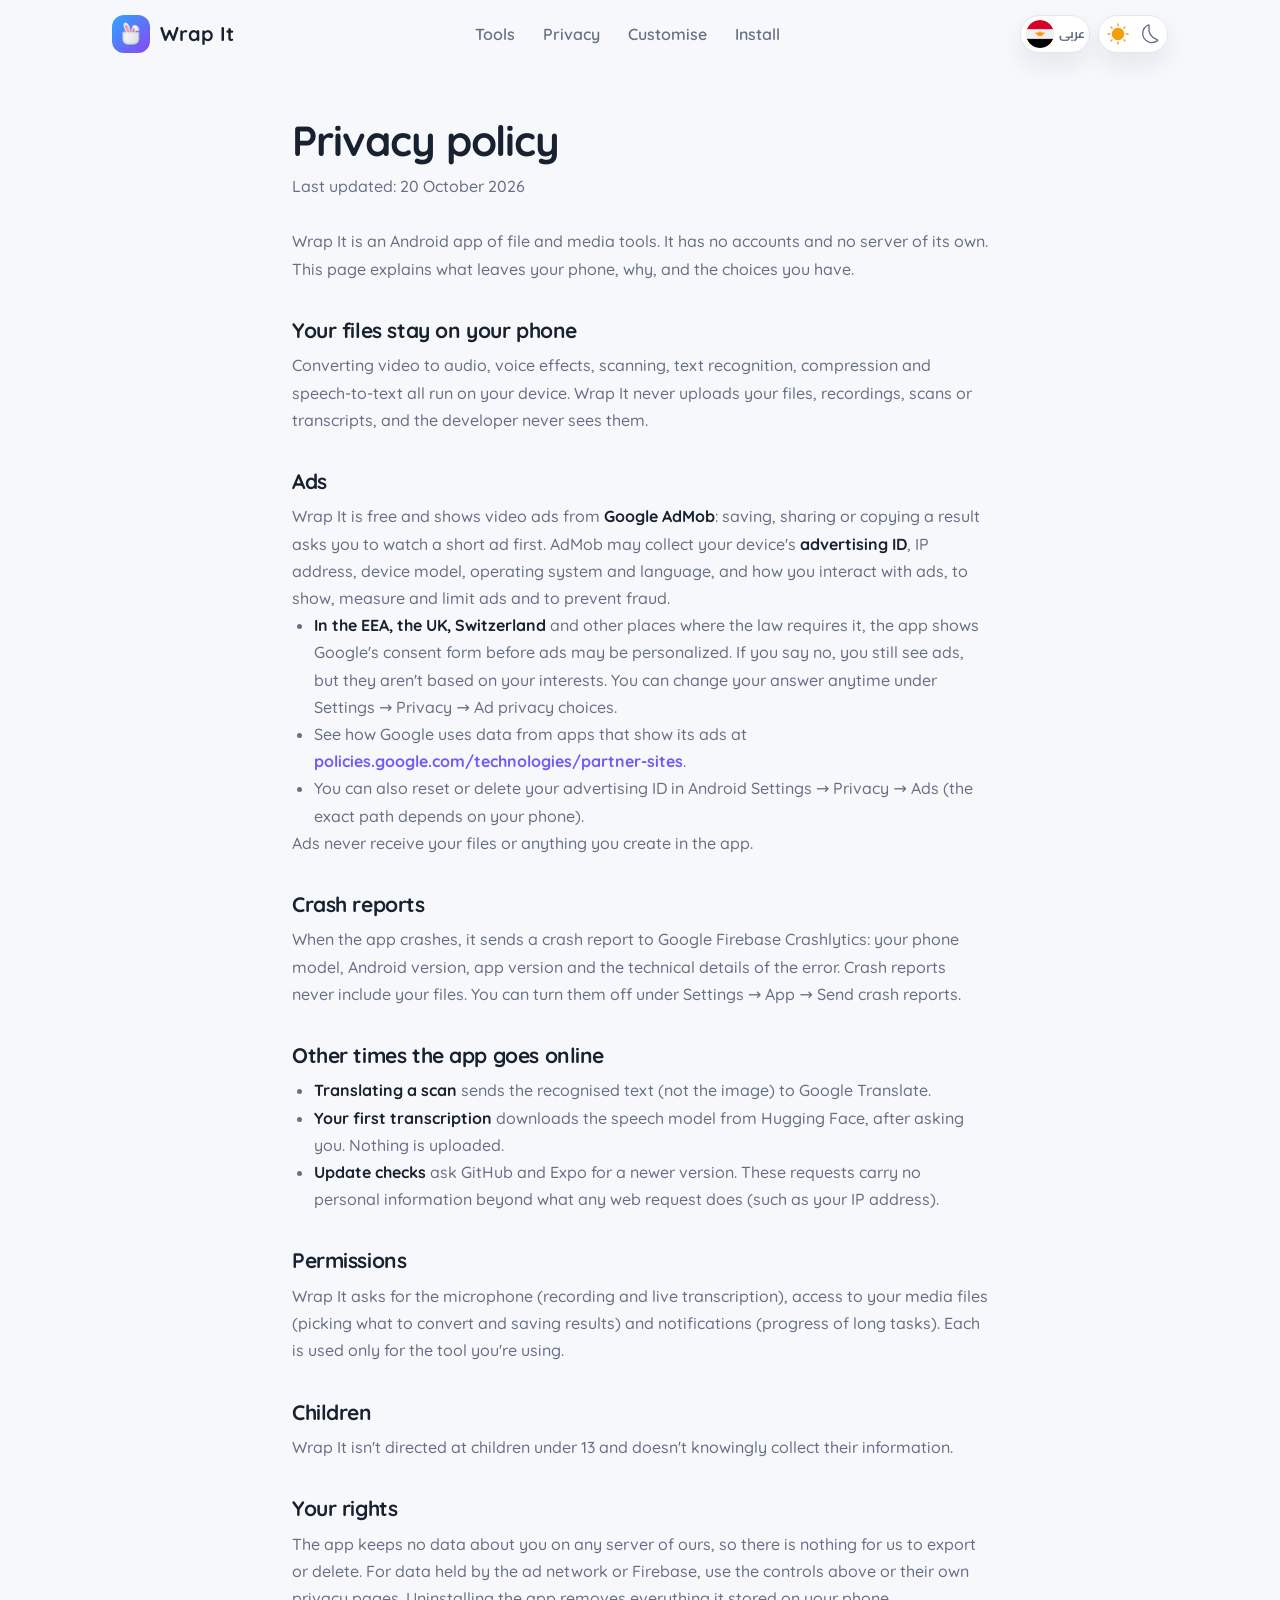
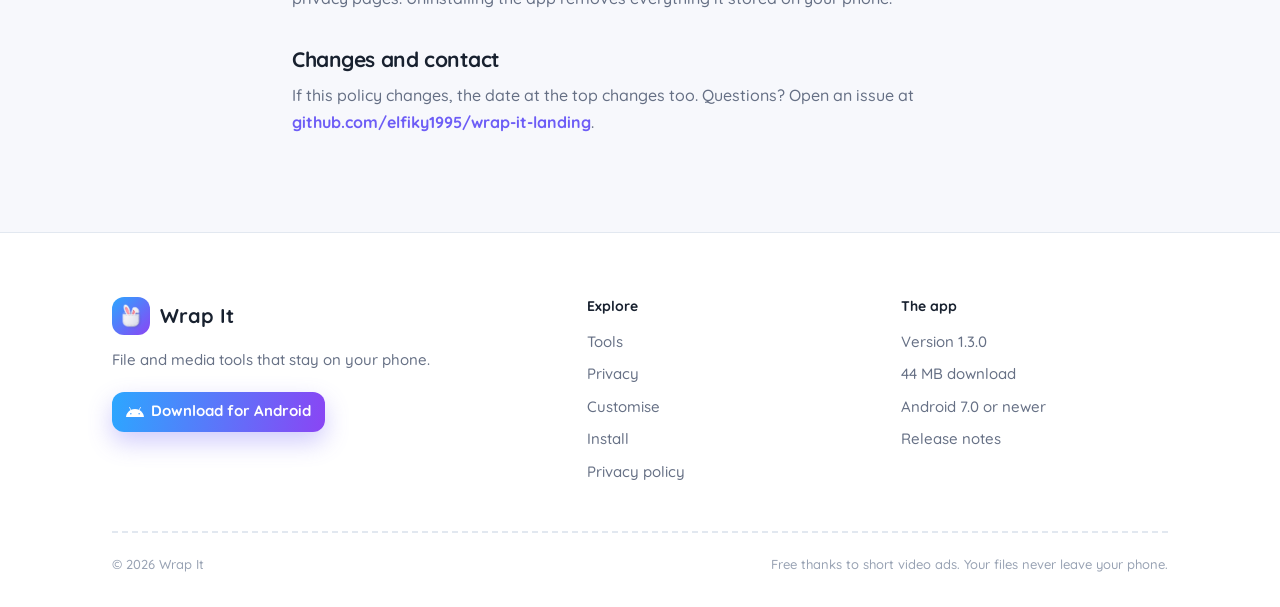
==== commit 5e062e99: "Wrap It 1.3.0: shared header and footer on the privacy page, downloader moved to coming soon, video " ====
--- a/privacy.html
+++ b/privacy.html
@@ -3,7 +3,7 @@
   <head>
     <meta charset="utf-8" />
     <meta name="viewport" content="width=device-width, initial-scale=1" />
-    <title>Privacy policy - Wrap It</title>
+    <title data-ar="سياسة الخصوصية - Wrap It">Privacy policy - Wrap It</title>
     <meta
       name="description"
       content="What the Wrap It Android app collects, what stays on your phone, and the choices you have about ads and crash reports."
@@ -34,6 +34,7 @@
         root.dataset.theme = theme;
         root.lang = lang;
         root.dir = lang === "ar" ? "rtl" : "ltr";
+        root.classList.add("js");
       })();
     </script>
 
@@ -64,6 +65,7 @@
         line-height: 1.7;
       }
       .policy ul {
+        list-style: disc;
         padding-inline-start: 22px;
       }
       .policy strong {
@@ -77,16 +79,6 @@
         color: var(--ink-soft);
         margin: 0 0 28px;
       }
-      .policy__lang-switch {
-        background: none;
-        border: 1px solid var(--border, currentColor);
-        border-radius: 999px;
-        color: var(--ink);
-        cursor: pointer;
-        font: inherit;
-        font-weight: 700;
-        padding: 6px 14px;
-      }
       :root[lang="ar"] .policy [data-lang="en"],
       :root:not([lang="ar"]) .policy [data-lang="ar"] {
         display: none;
@@ -95,13 +87,44 @@
   </head>
 
   <body>
+    <a class="skip-link" href="#main" data-i18n="skip">Skip to content</a>
+
     <header class="nav">
       <div class="nav__inner container">
         <a class="brand" href="/" aria-label="Wrap It">
           <img src="assets/logo.png" alt="" width="431" height="466" />
-          <span>Wrap It</span>
+          <span data-i18n="appName">Wrap It</span>
         </a>
-        <button class="policy__lang-switch" id="lang-toggle" type="button"></button>
+
+        <nav class="nav__links" aria-label="Sections">
+          <a href="/#tools" data-i18n="navTools">Tools</a>
+          <a href="/#privacy" data-i18n="navPrivacy">Privacy</a>
+          <a href="/#yours" data-i18n="footYours">Customise</a>
+          <a href="/#install" data-i18n="navInstall">Install</a>
+        </nav>
+
+        <div class="nav__actions">
+          <button class="switch switch--lang" id="lang-toggle" type="button">
+            <span class="switch__knob" aria-hidden="true">
+              <img class="flag-eg" src="assets/flag-eg.png" alt="" width="28" height="28" />
+              <img class="flag-uk" src="assets/flag-uk.png" alt="" width="28" height="28" />
+            </span>
+            <span class="switch__rest" aria-hidden="true">
+              <span class="code-ar">عربى</span>
+              <span class="code-en">EN</span>
+            </span>
+          </button>
+          <button class="switch switch--theme" id="theme-toggle" type="button" role="switch">
+            <span class="switch__knob" aria-hidden="true">
+              <span class="glyph glyph--sun-on"></span>
+              <span class="glyph glyph--moon-on"></span>
+            </span>
+            <span class="switch__rest" aria-hidden="true">
+              <span class="glyph glyph--moon-off"></span>
+              <span class="glyph glyph--sun-off"></span>
+            </span>
+          </button>
+        </div>
       </div>
     </header>
 
@@ -299,25 +322,60 @@
       </article>
     </main>
 
-    <script>
-      (function () {
-        var root = document.documentElement;
-        var toggle = document.getElementById("lang-toggle");
-        function apply(lang) {
-          root.lang = lang;
-          root.dir = lang === "ar" ? "rtl" : "ltr";
-          toggle.textContent = lang === "ar" ? "English" : "عربى";
-          document.title = lang === "ar" ? "سياسة الخصوصية - Wrap It" : "Privacy policy - Wrap It";
-        }
-        apply(root.lang === "ar" ? "ar" : "en");
-        toggle.addEventListener("click", function () {
-          var next = root.lang === "ar" ? "en" : "ar";
-          apply(next);
-          try {
-            localStorage.setItem("wrap-it-lang", next);
-          } catch (e) {}
-        });
-      })();
-    </script>
+    <footer class="footer">
+      <div class="container">
+        <div class="footer__top">
+          <div class="footer__brand">
+            <a class="brand" href="/" aria-label="Wrap It">
+              <img src="assets/logo.png" alt="" width="431" height="466" />
+              <span data-i18n="appName">Wrap It</span>
+            </a>
+            <p data-i18n="footTagline">
+              File and media tools that stay on your phone.
+            </p>
+            <a class="btn btn--primary btn--sm" href="/download">
+              <span class="btn__icon" aria-hidden="true"></span>
+              <span data-i18n="download">Download for Android</span>
+            </a>
+          </div>
+
+          <nav class="footer__col" aria-labelledby="foot-explore">
+            <h2 id="foot-explore" data-i18n="footExplore">Explore</h2>
+            <ul>
+              <li><a href="/#tools" data-i18n="navTools">Tools</a></li>
+              <li><a href="/#privacy" data-i18n="navPrivacy">Privacy</a></li>
+              <li><a href="/#yours" data-i18n="footYours">Customise</a></li>
+              <li><a href="/#install" data-i18n="navInstall">Install</a></li>
+              <li><a href="/privacy" aria-current="page" data-i18n="footPolicy">Privacy policy</a></li>
+            </ul>
+          </nav>
+
+          <div class="footer__col">
+            <h2 data-i18n="footApp">The app</h2>
+            <ul>
+              <li data-i18n="footVersion">Version 1.3.0</li>
+              <li data-i18n="footSize">44 MB download</li>
+              <li data-i18n="footAndroid">Android 7.0 or newer</li>
+              <li>
+                <a
+                  href="https://github.com/elfiky1995/wrap-it-landing/releases/latest"
+                  data-i18n="footReleases"
+                  >Release notes</a
+                >
+              </li>
+            </ul>
+          </div>
+        </div>
+
+        <div class="footer__bottom">
+          <p data-i18n="footCopy">© 2026 Wrap It</p>
+          <p data-i18n="footNote">
+            Free thanks to short video ads. Your files never leave your phone.
+          </p>
+        </div>
+      </div>
+    </footer>
+
+    <script src="main.js" defer></script>
   </body>
 </html>
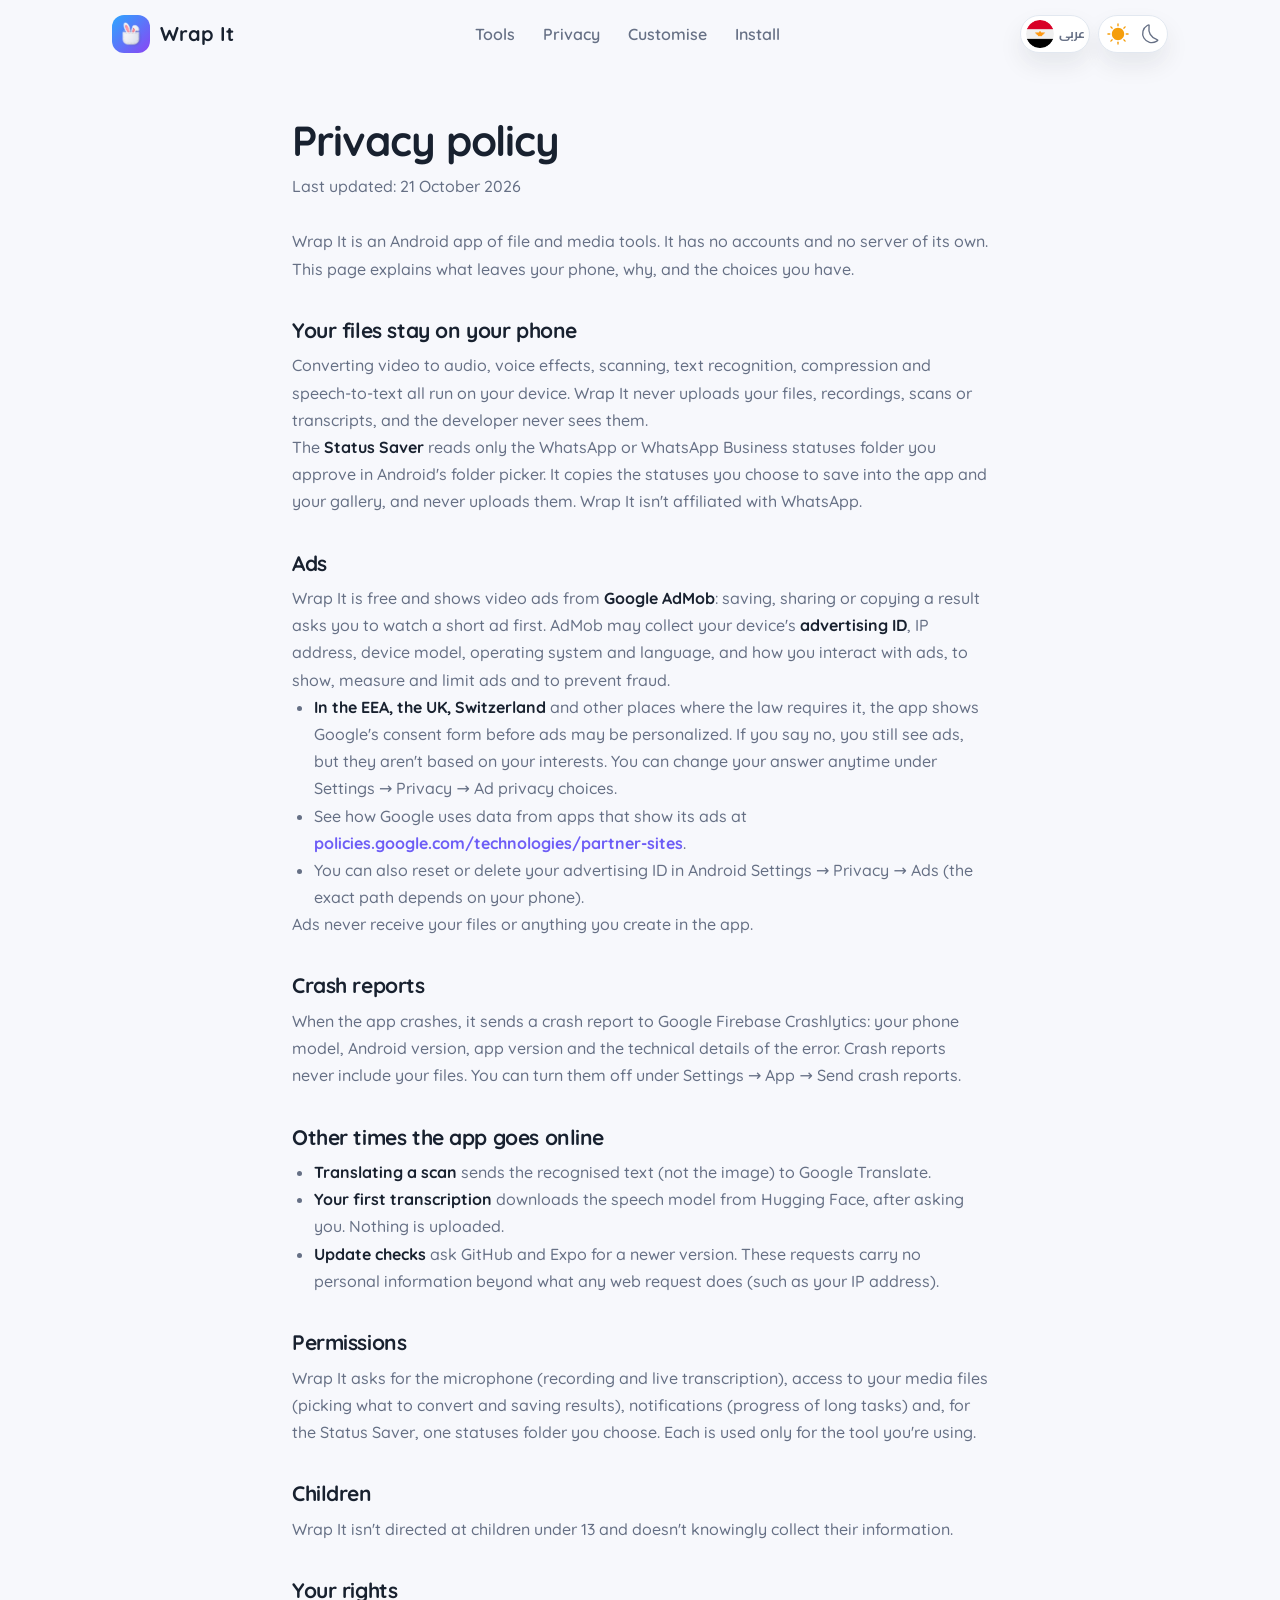
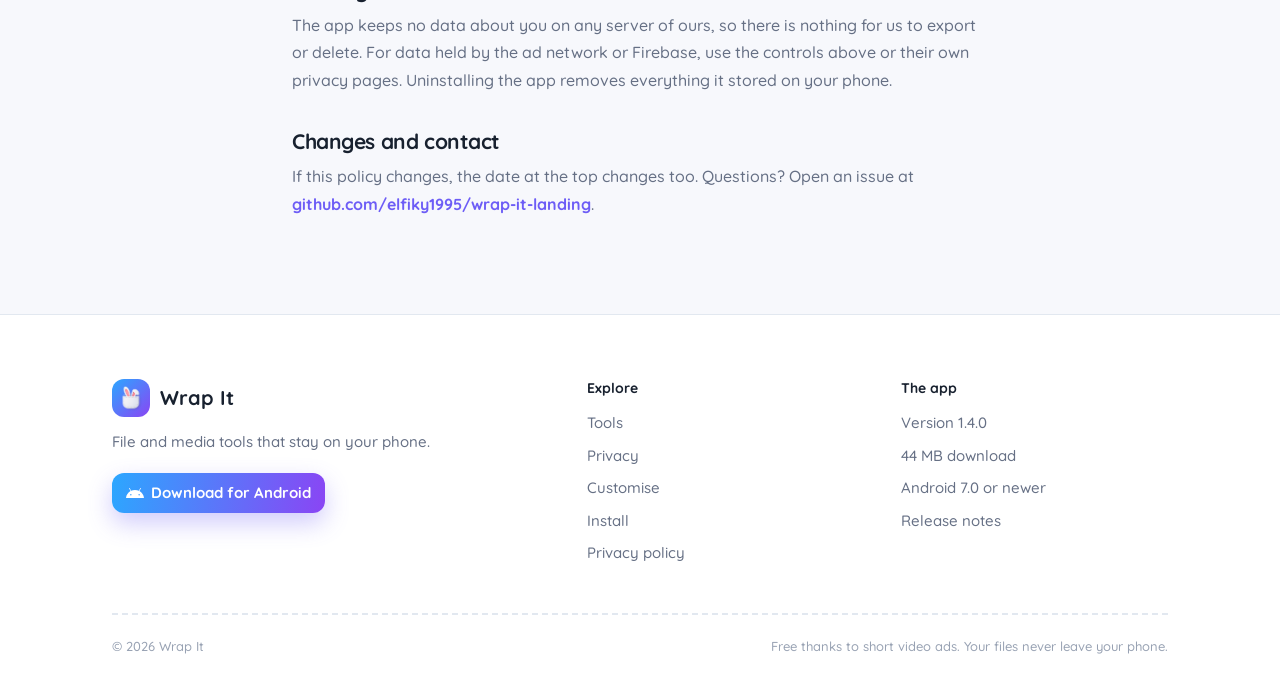
==== commit 4d936586: "Wrap It 1.4.0: Status Saver card, six tools, new sizes - New Status Saver tool card (WhatsApp and Wh" ====
--- a/privacy.html
+++ b/privacy.html
@@ -132,7 +132,7 @@
       <!-- English -->
       <article data-lang="en" lang="en" dir="ltr">
         <h1>Privacy policy</h1>
-        <p class="policy__date">Last updated: 20 October 2026</p>
+        <p class="policy__date">Last updated: 21 October 2026</p>
 
         <p>
           Wrap It is an Android app of file and media tools. It has no accounts and no server of
@@ -144,6 +144,12 @@
           Converting video to audio, voice effects, scanning, text recognition, compression and
           speech-to-text all run on your device. Wrap It never uploads your files, recordings,
           scans or transcripts, and the developer never sees them.
+        </p>
+        <p>
+          The <strong>Status Saver</strong> reads only the WhatsApp or WhatsApp Business statuses
+          folder you approve in Android's folder picker. It copies the statuses you choose to save
+          into the app and your gallery, and never uploads them. Wrap It isn't affiliated with
+          WhatsApp.
         </p>
 
         <h2>Ads</h2>
@@ -202,8 +208,9 @@
         <h2>Permissions</h2>
         <p>
           Wrap It asks for the microphone (recording and live transcription), access to your
-          media files (picking what to convert and saving results) and notifications (progress
-          of long tasks). Each is used only for the tool you're using.
+          media files (picking what to convert and saving results), notifications (progress
+          of long tasks) and, for the Status Saver, one statuses folder you choose. Each is used
+          only for the tool you're using.
         </p>
 
         <h2>Children</h2>
@@ -232,7 +239,7 @@
       <!-- العربية -->
       <article data-lang="ar" lang="ar" dir="rtl">
         <h1>سياسة الخصوصية</h1>
-        <p class="policy__date">آخر تحديث: 20 أكتوبر 2026</p>
+        <p class="policy__date">آخر تحديث: 21 أكتوبر 2026</p>
 
         <p>
           Wrap It تطبيق أندرويد لأدوات الملفات والوسائط، بلا حسابات وبلا خادم خاص به. توضح هذه
@@ -244,6 +251,11 @@
           تحويل الفيديو إلى صوت، وتغيير الصوت، والمسح الضوئي، والتعرف على النصوص، والضغط،
           وتفريغ الكلام إلى نص، كلها تتم على جهازك. لا يرفع Wrap It ملفاتك أو تسجيلاتك أو مسوحاتك
           أو نصوصك أبدًا، ولا يراها المطوّر.
+        </p>
+        <p>
+          يقرأ <strong>حافظ الحالات</strong> فقط مجلد حالات واتساب أو واتساب للأعمال الذي توافق عليه
+          في منتقي المجلدات في أندرويد. وينسخ الحالات التي تختار حفظها إلى التطبيق وإلى معرض الصور،
+          ولا يرفعها أبدًا. تطبيق Wrap It غير تابع لواتساب.
         </p>
 
         <h2>الإعلانات</h2>
@@ -298,8 +310,8 @@
         <h2>الأذونات</h2>
         <p>
           يطلب Wrap It إذن الميكروفون (للتسجيل والتفريغ المباشر)، والوصول إلى ملفات الوسائط
-          (لاختيار ما تريد تحويله وحفظ النتائج)، والإشعارات (لمتابعة المهام الطويلة). ويُستخدم كل
-          إذن فقط للأداة التي تستعملها.
+          (لاختيار ما تريد تحويله وحفظ النتائج)، والإشعارات (لمتابعة المهام الطويلة)، ومجلد حالات
+          واحدًا تختاره لحافظ الحالات. ويُستخدم كل إذن فقط للأداة التي تستعملها.
         </p>
 
         <h2>الأطفال</h2>
@@ -353,7 +365,7 @@
           <div class="footer__col">
             <h2 data-i18n="footApp">The app</h2>
             <ul>
-              <li data-i18n="footVersion">Version 1.3.0</li>
+              <li data-i18n="footVersion">Version 1.4.0</li>
               <li data-i18n="footSize">44 MB download</li>
               <li data-i18n="footAndroid">Android 7.0 or newer</li>
               <li>
--- a/styles.css
+++ b/styles.css
@@ -727,6 +727,11 @@
   font-size: 0.9375rem;
 }
 
+.soon li > div {
+  flex: 1;
+  min-width: 0;
+}
+
 .badge {
   flex: none;
   margin-inline-start: auto;
@@ -1740,9 +1745,14 @@
     margin-bottom: 44px;
   }
 
-  .tools {
+  .tools,
+  .soon {
     grid-template-columns: repeat(3, 1fr);
     gap: 20px;
+  }
+
+  .soon {
+    margin-top: 20px;
   }
 
   .tool {
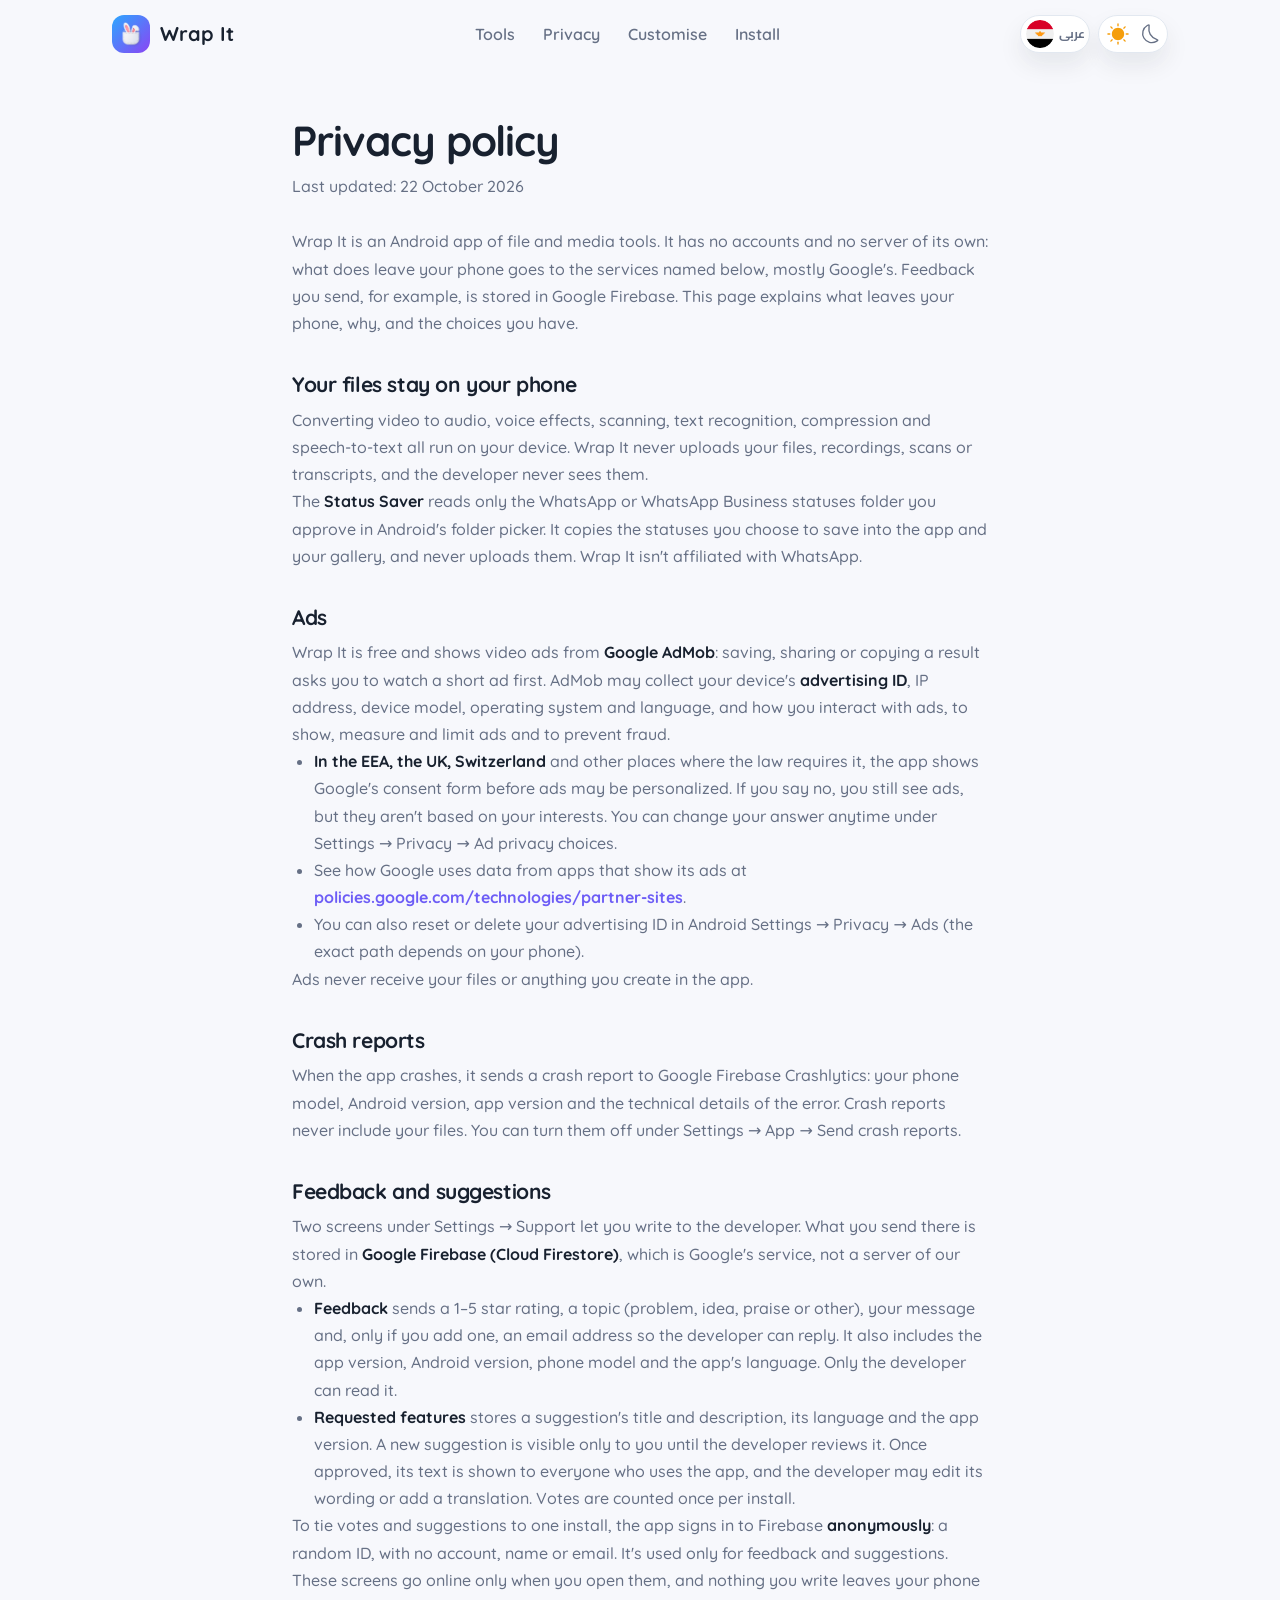
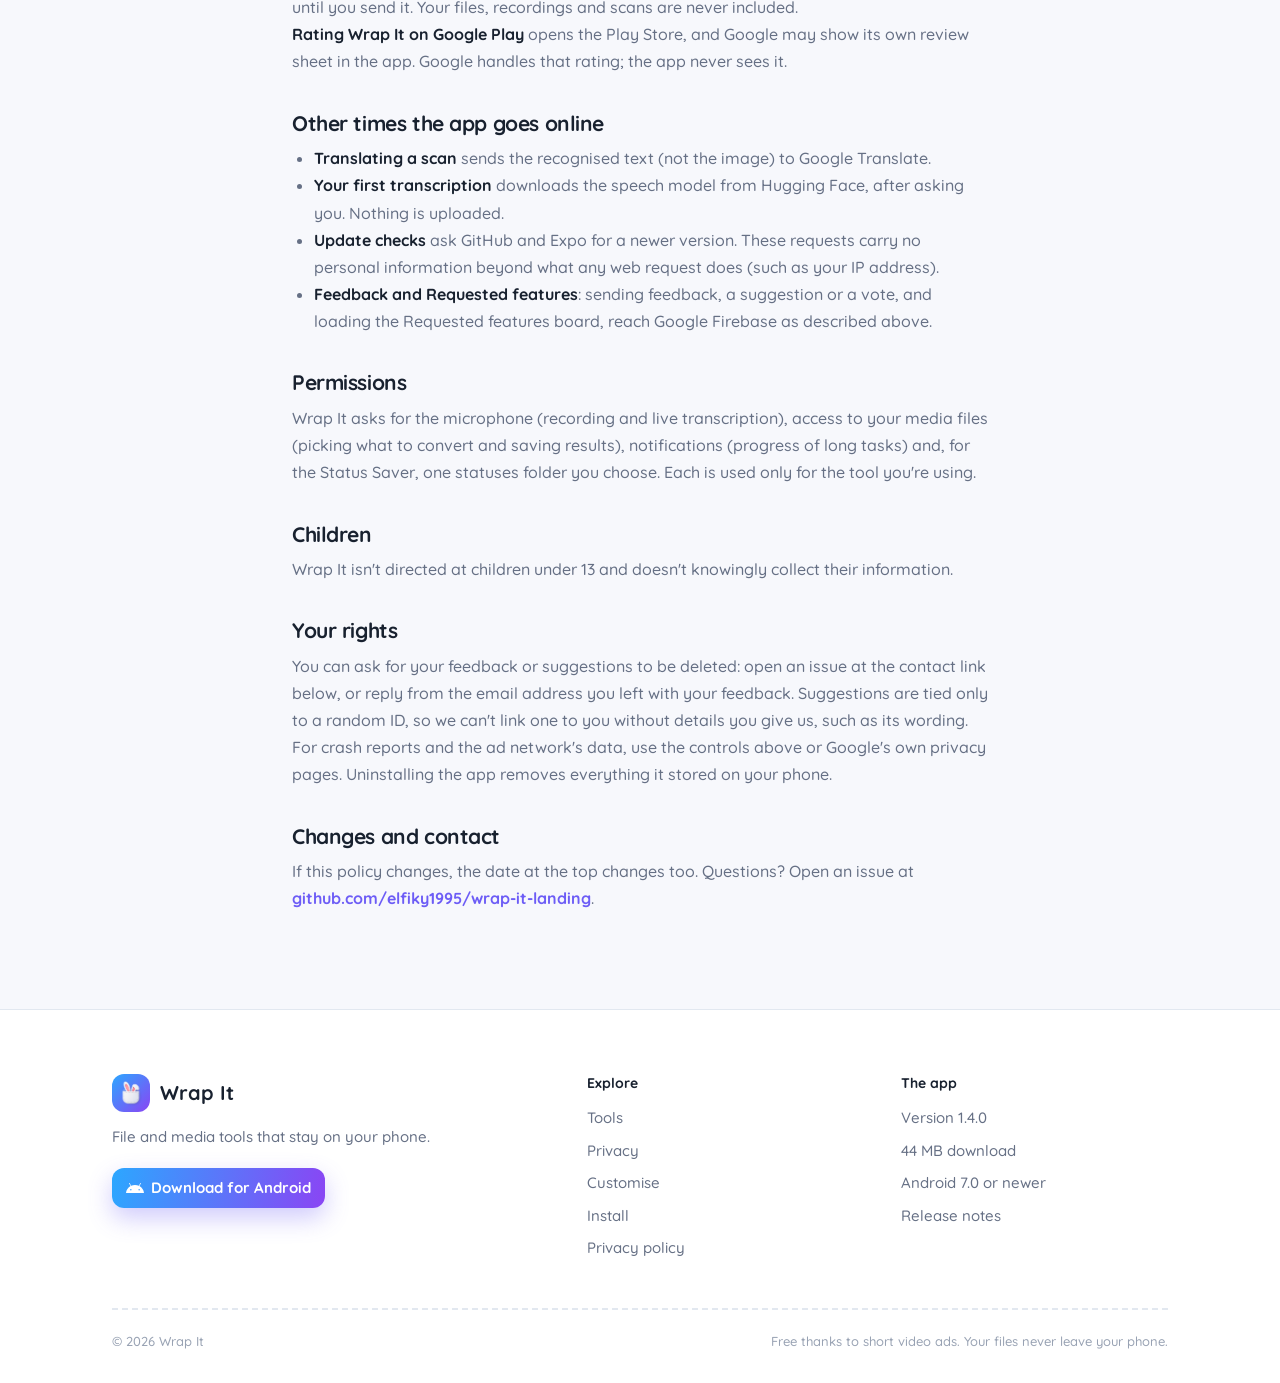
==== commit 037a490c: "Privacy policy: cover Feedback and Requested features The app now stores feedback and feature sugges" ====
--- a/privacy.html
+++ b/privacy.html
@@ -6,7 +6,7 @@
     <title data-ar="سياسة الخصوصية - Wrap It">Privacy policy - Wrap It</title>
     <meta
       name="description"
-      content="What the Wrap It Android app collects, what stays on your phone, and the choices you have about ads and crash reports."
+      content="What the Wrap It Android app collects, what stays on your phone, and the choices you have about ads, crash reports and feedback."
     />
     <meta name="theme-color" content="#F7F8FC" />
     <link rel="icon" type="image/png" href="assets/favicon.png" />
@@ -132,11 +132,13 @@
       <!-- English -->
       <article data-lang="en" lang="en" dir="ltr">
         <h1>Privacy policy</h1>
-        <p class="policy__date">Last updated: 21 October 2026</p>
+        <p class="policy__date">Last updated: 22 October 2026</p>
 
         <p>
           Wrap It is an Android app of file and media tools. It has no accounts and no server of
-          its own. This page explains what leaves your phone, why, and the choices you have.
+          its own: what does leave your phone goes to the services named below, mostly Google's.
+          Feedback you send, for example, is stored in Google Firebase. This page explains what
+          leaves your phone, why, and the choices you have.
         </p>
 
         <h2>Your files stay on your phone</h2>
@@ -188,6 +190,41 @@
           crash reports.
         </p>
 
+        <h2>Feedback and suggestions</h2>
+        <p>
+          Two screens under Settings → Support let you write to the developer. What you send
+          there is stored in <strong>Google Firebase (Cloud Firestore)</strong>, which is Google's
+          service, not a server of our own.
+        </p>
+        <ul>
+          <li>
+            <strong>Feedback</strong> sends a 1–5 star rating, a topic (problem, idea, praise or
+            other), your message and, only if you add one, an email address so the developer can
+            reply. It also includes the app version, Android version, phone model and the app's
+            language. Only the developer can read it.
+          </li>
+          <li>
+            <strong>Requested features</strong> stores a suggestion's title and description, its
+            language and the app version. A new suggestion is visible only to you until the
+            developer reviews it. Once approved, its text is shown to everyone who uses the app,
+            and the developer may edit its wording or add a translation. Votes are counted once
+            per install.
+          </li>
+        </ul>
+        <p>
+          To tie votes and suggestions to one install, the app signs in to Firebase
+          <strong>anonymously</strong>: a random ID, with no account, name or email. It's used
+          only for feedback and suggestions.
+        </p>
+        <p>
+          These screens go online only when you open them, and nothing you write leaves your phone
+          until you send it. Your files, recordings and scans are never included.
+        </p>
+        <p>
+          <strong>Rating Wrap It on Google Play</strong> opens the Play Store, and Google may show
+          its own review sheet in the app. Google handles that rating; the app never sees it.
+        </p>
+
         <h2>Other times the app goes online</h2>
         <ul>
           <li>
@@ -202,6 +239,11 @@
             <strong>Update checks</strong> ask GitHub and Expo for a newer version. These requests
             carry no personal information beyond what any web request does (such as your IP
             address).
+          </li>
+          <li>
+            <strong>Feedback and Requested features</strong>: sending feedback, a suggestion or a
+            vote, and loading the Requested features board, reach Google Firebase as described
+            above.
           </li>
         </ul>
 
@@ -221,10 +263,12 @@
 
         <h2>Your rights</h2>
         <p>
-          The app keeps no data about you on any server of ours, so there is nothing for us to
-          export or delete. For data held by the ad network or Firebase, use the controls above
-          or their own privacy pages. Uninstalling the app removes everything it stored on your
-          phone.
+          You can ask for your feedback or suggestions to be deleted: open an issue at the contact
+          link below, or reply from the email address you left with your feedback. Suggestions
+          are tied only to a random ID, so we can't link one to you without details you give us,
+          such as its wording. For crash reports and the ad network's data, use the controls
+          above or Google's own privacy pages. Uninstalling the app removes everything it stored
+          on your phone.
         </p>
 
         <h2>Changes and contact</h2>
@@ -239,11 +283,13 @@
       <!-- العربية -->
       <article data-lang="ar" lang="ar" dir="rtl">
         <h1>سياسة الخصوصية</h1>
-        <p class="policy__date">آخر تحديث: 21 أكتوبر 2026</p>
-
-        <p>
-          Wrap It تطبيق أندرويد لأدوات الملفات والوسائط، بلا حسابات وبلا خادم خاص به. توضح هذه
-          الصفحة ما الذي يخرج من هاتفك ولماذا، والخيارات المتاحة لك.
+        <p class="policy__date">آخر تحديث: 22 أكتوبر 2026</p>
+
+        <p>
+          Wrap It تطبيق أندرويد لأدوات الملفات والوسائط، بلا حسابات وبلا خادم خاص به. وما يخرج من
+          هاتفك يذهب إلى الخدمات المذكورة أدناه، ومعظمها من Google: فالملاحظات التي ترسلها مثلًا
+          تُحفظ في Google Firebase. توضح هذه الصفحة ما الذي يخرج من هاتفك ولماذا، والخيارات
+          المتاحة لك.
         </p>
 
         <h2>ملفاتك تبقى على هاتفك</h2>
@@ -292,6 +338,38 @@
           إيقافها من الإعدادات ← التطبيق ← إرسال تقارير الأعطال.
         </p>
 
+        <h2>الملاحظات والاقتراحات</h2>
+        <p>
+          في الإعدادات ← الدعم شاشتان تتيحان لك مراسلة المطوّر. وما ترسله منهما يُحفظ في
+          <strong dir="ltr">Google Firebase (Cloud Firestore)</strong>، وهي خدمة من Google وليست خادمًا خاصًا
+          بنا.
+        </p>
+        <ul>
+          <li>
+            <strong>الملاحظات</strong> ترسل تقييمًا من 1 إلى 5 نجوم، وموضوعًا (مشكلة أو فكرة أو إشادة
+            أو غير ذلك)، ورسالتك، وبريدًا إلكترونيًا إن أضفته فقط ليتمكن المطوّر من الرد عليك. وتتضمن
+            أيضًا إصدار التطبيق وإصدار أندرويد وطراز الهاتف ولغة التطبيق. ولا يقرؤها أحد غير المطوّر.
+          </li>
+          <li>
+            <strong>الميزات المطلوبة</strong> تحفظ عنوان الاقتراح ووصفه ولغته وإصدار التطبيق. يظهر
+            الاقتراح الجديد لك وحدك حتى يراجعه المطوّر، وبعد الموافقة عليه يظهر نصه لكل مستخدمي
+            التطبيق، وقد يعدّل المطوّر صياغته أو يضيف له ترجمة. ويُحتسب صوت واحد لكل تثبيت.
+          </li>
+        </ul>
+        <p>
+          ولربط الأصوات والاقتراحات بتثبيت واحد، يسجّل التطبيق الدخول إلى Firebase
+          <strong>بشكل مجهول</strong>: معرّف عشوائي، بلا حساب ولا اسم ولا بريد إلكتروني، ولا يُستخدم
+          إلا للملاحظات والاقتراحات.
+        </p>
+        <p>
+          لا تتصل هاتان الشاشتان بالإنترنت إلا عندما تفتحهما، ولا يخرج ما تكتبه من هاتفك حتى ترسله.
+          ولا تُرفق ملفاتك أو تسجيلاتك أو مسوحاتك أبدًا.
+        </p>
+        <p>
+          <strong>تقييم Wrap It على Google Play</strong> يفتح متجر Play، وقد تعرض Google نافذة
+          التقييم الخاصة بها داخل التطبيق. تتولى Google هذا التقييم، ولا يراه التطبيق أبدًا.
+        </p>
+
         <h2>متى يتصل التطبيق بالإنترنت أيضًا</h2>
         <ul>
           <li>
@@ -304,6 +382,10 @@
           <li>
             <strong>البحث عن تحديثات</strong> يسأل GitHub وExpo عن إصدار أحدث، ولا يحمل أي معلومات
             شخصية غير ما يحمله أي طلب على الإنترنت (مثل عنوان IP).
+          </li>
+          <li>
+            <strong>الملاحظات والميزات المطلوبة</strong>: إرسال ملاحظة أو اقتراح أو صوت، وتحميل لوحة
+            الميزات المطلوبة، كلها تتصل بخدمة Google Firebase كما هو موضّح أعلاه.
           </li>
         </ul>
 
@@ -319,9 +401,11 @@
 
         <h2>حقوقك</h2>
         <p>
-          لا يحتفظ التطبيق بأي بيانات عنك على خادم خاص بنا، فلا يوجد ما نصدّره أو نحذفه. أما
-          البيانات لدى الشبكة الإعلانية أو Firebase فاستخدم الخيارات أعلاه أو صفحات الخصوصية
-          الخاصة بها. وحذف التطبيق يزيل كل ما حفظه على هاتفك.
+          يمكنك طلب حذف ملاحظاتك أو اقتراحاتك: افتح مشكلة عبر رابط التواصل أدناه، أو ردّ من البريد
+          الإلكتروني الذي تركته مع ملاحظتك. الاقتراحات مرتبطة بمعرّف عشوائي فقط، فلا يمكننا ربط أي
+          منها بك دون تفاصيل تعطيها لنا، مثل نص الاقتراح. أما تقارير الأعطال وبيانات الشبكة
+          الإعلانية فاستخدم الخيارات أعلاه أو صفحات الخصوصية لدى Google. وحذف التطبيق يزيل كل ما
+          حفظه على هاتفك.
         </p>
 
         <h2>التغييرات والتواصل</h2>
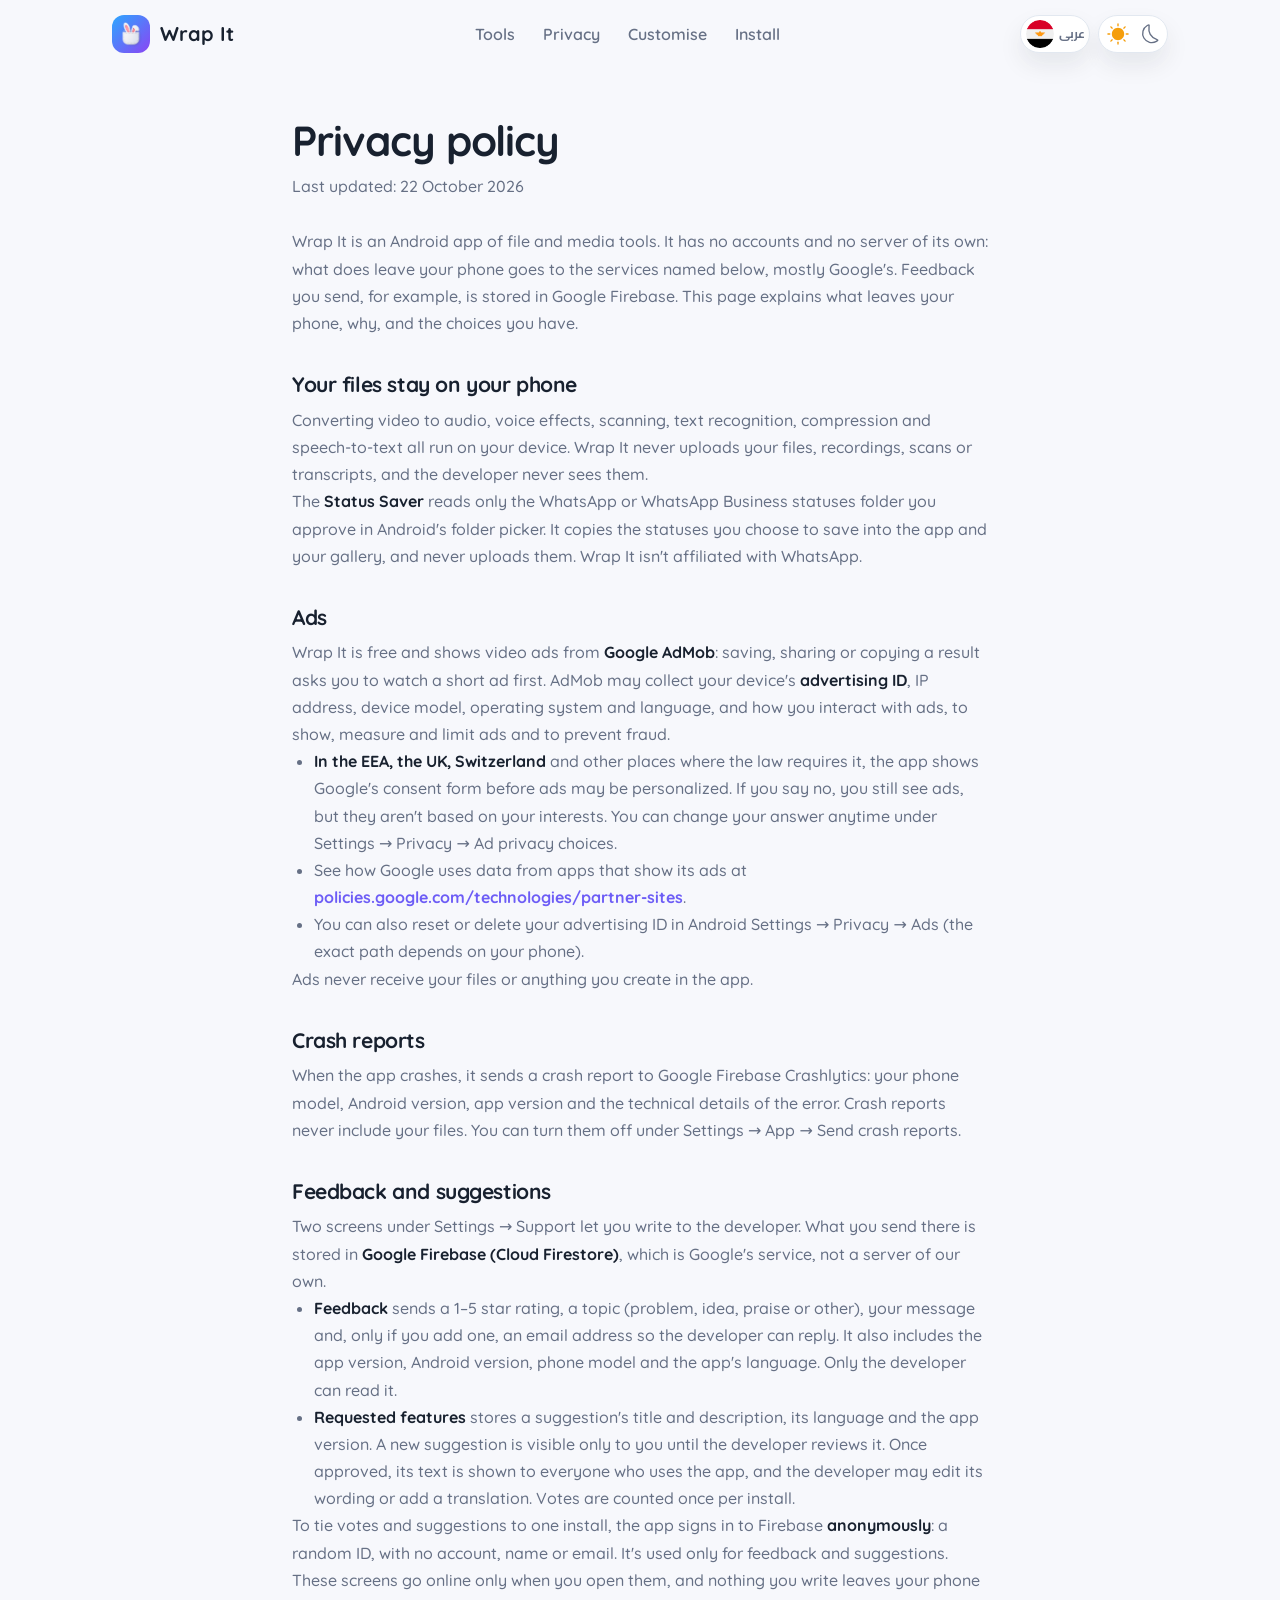
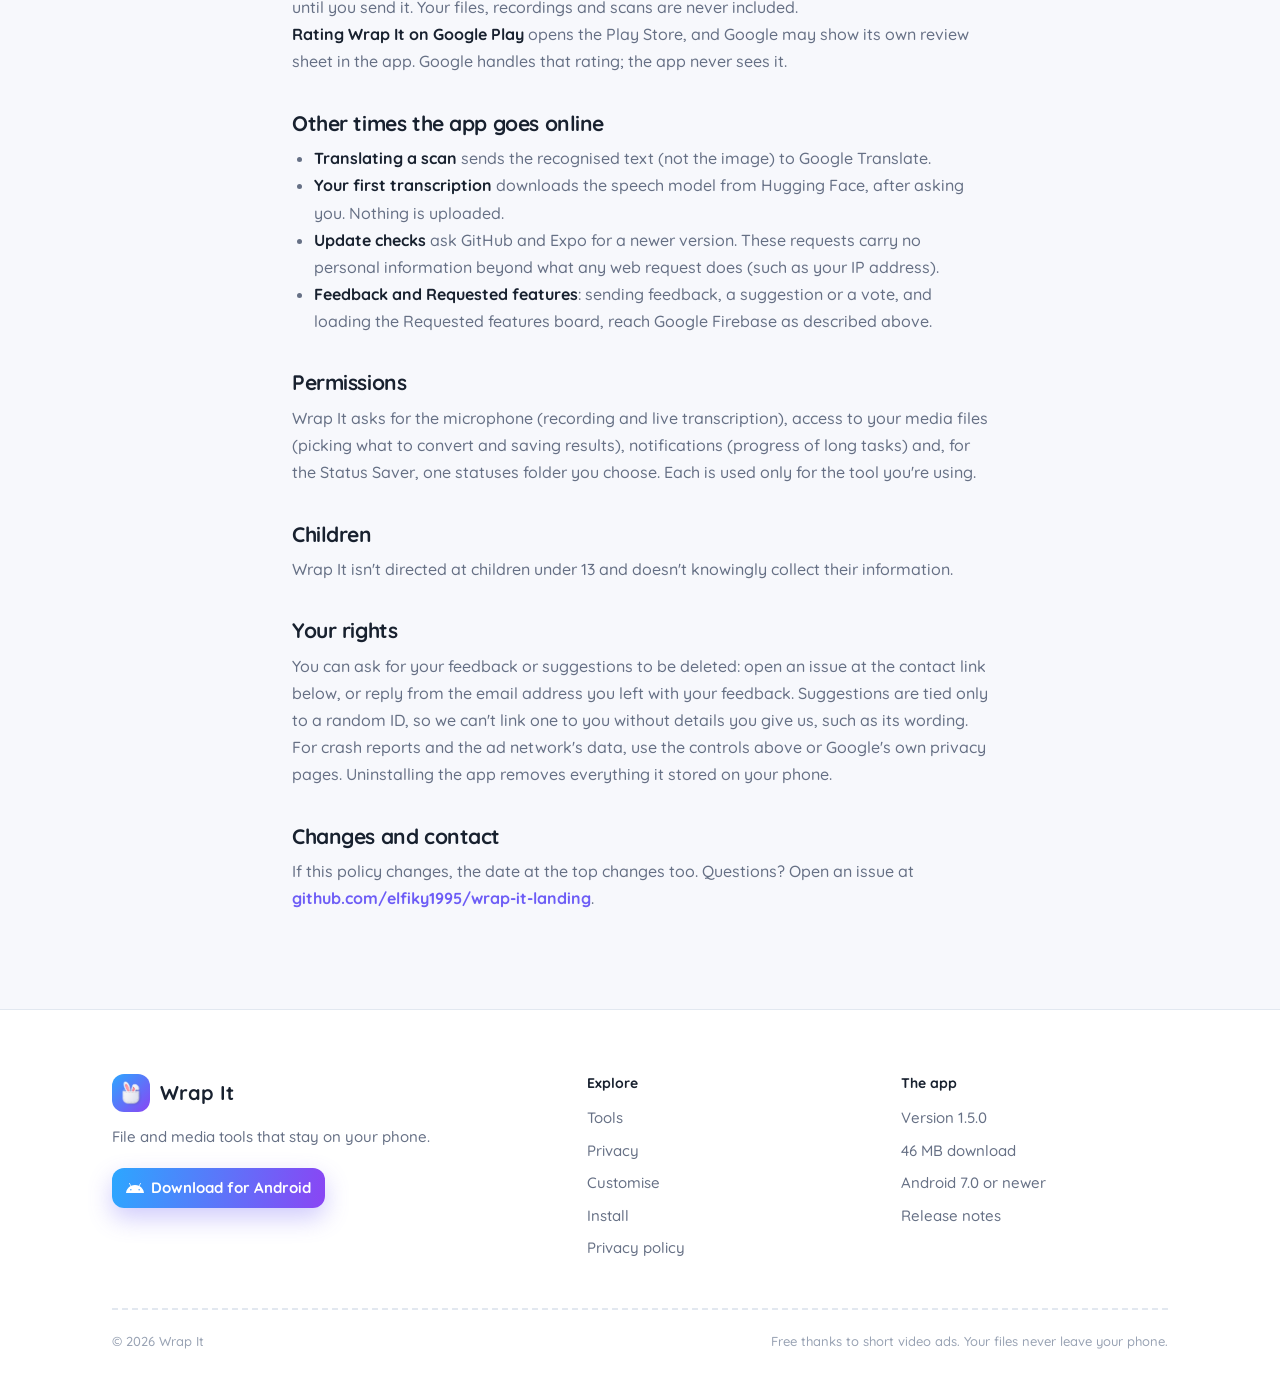
==== commit c259144c: "Wrap It 1.5.0: new version and sizes" ====
--- a/privacy.html
+++ b/privacy.html
@@ -449,8 +449,8 @@
           <div class="footer__col">
             <h2 data-i18n="footApp">The app</h2>
             <ul>
-              <li data-i18n="footVersion">Version 1.4.0</li>
-              <li data-i18n="footSize">44 MB download</li>
+              <li data-i18n="footVersion">Version 1.5.0</li>
+              <li data-i18n="footSize">46 MB download</li>
               <li data-i18n="footAndroid">Android 7.0 or newer</li>
               <li>
                 <a
